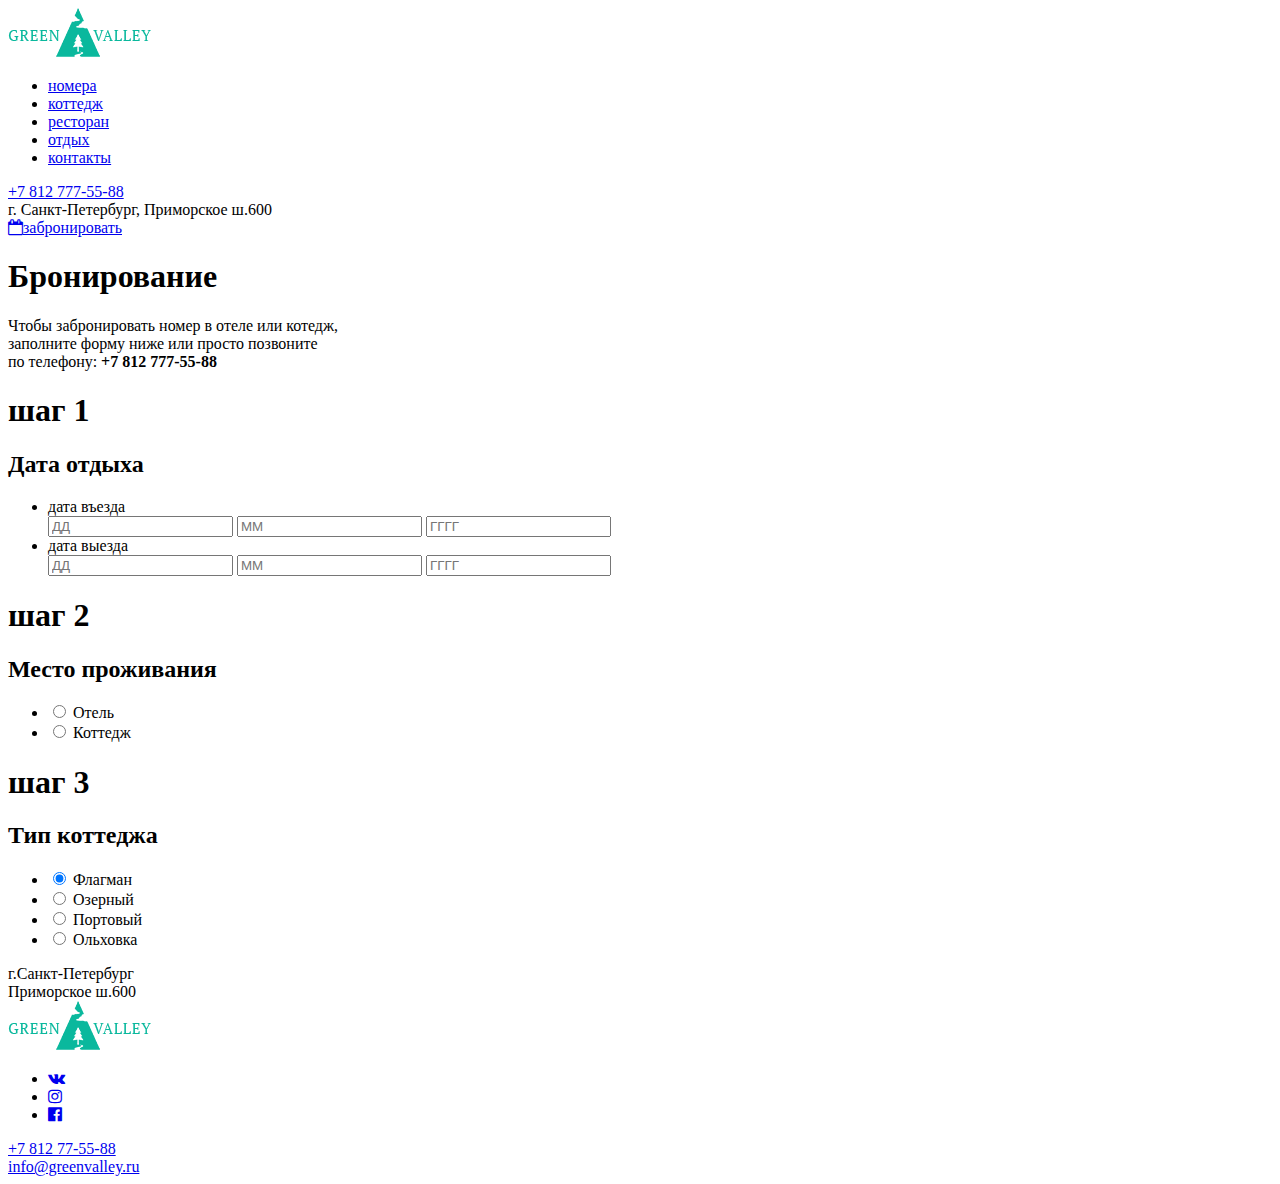
==== form.html @ 71ccce96 "почти всё кроме формы" ====
<!DOCTYPE html>
<html lang="ru">
<head>
  <meta charset="UTF-8">
  <title>P</title>
  <link rel="stylesheet" href="css/style.less">
  <link rel="stylesheet" href="css/owl.carousel.css">
  <link rel="stylesheet" href="font-awesome-4.6.3/css/font-awesome.min.css">
  <link rel="stylesheet" href="fotorama-4.6.4/fotorama.css">
  <link href='https://fonts.googleapis.com/css?family=Fira+Sans:400,500,700' rel='stylesheet' type='text/css'>
  <link href='https://fonts.googleapis.com/css?family=PT+Sans+Caption:700' rel='stylesheet' type='text/css'> 
</head>
<body>
    <header class="page-header">
      <div class="page-header__inner">
        <a href="index.html" class="main-logo"><img src="img/icons/main-logo.png" alt="Main Logo"></a>
        <nav class="main-nav">
          <ul class="main-nav__list">
            <li class="main-nav__item"><a class="main-nav__link active-link" href="#">номера</a></li>
            <li class="main-nav__item"><a class="main-nav__link" href="#">коттедж</a></li>
            <li class="main-nav__item"><a class="main-nav__link" href="#">ресторан</a></li>
            <li class="main-nav__item"><a class="main-nav__link" href="#">отдых</a></li>
            <li class="main-nav__item"><a class="main-nav__link" href="#">контакты</a></li>
          </ul>
          <div class="main-nav__toggler"><span></span></div>
        </nav>
        <div class="page-header__contacts"><a href="tel:+78127775588" class="page-header__phone">+7 812 777-55-88</a><br>г. Санкт-Петербург, Приморское ш.600</div>
        <a href="form.html" class="btn page-header-btn-calendar"><i class="fa fa-calendar-o" aria-hidden="true"></i>забронировать</a>
      </div>
    </header>


  <div class="booking">
   <h1 class="booking__title">Бронирование</h1>
   <p class="booking__desc">Чтобы забронировать номер в отеле или котедж,<br> заполните форму ниже или просто позвоните<br> по телефону: <b>+7 812 777-55-88</b></p>
  </div>
  <form>
    <section class="step-block bg--grey">
      <div class="step-block__wrapper">
        <h1 class="step-block__title--step-num">шаг 1</h1>
        <h2 class="step-block__title--block-name">Дата отдыха</h2>
        <ul class="date-set">
          <li class="date-set__item">
            <label for="" class="date-set__item-title">дата въезда</label><br>
            <input type="text" name="" id="dayOfArrive" maxlength="2" placeholder="ДД">
            <input type="text" name="" id="monthOfArrive" maxlength="2" placeholder="ММ">
            <input type="text" name="" id="yearOfArrive" maxlength="4" placeholder="ГГГГ">
          </li>
          <li class="date-set__item">
            <label for="" class="date-set__item-title">дата выезда</label><br>
            <input type="text" name="" id="dayOfDepart" maxlength="2" placeholder="ДД">
            <input type="text" name="" id="monthOfDepart" maxlength="2" placeholder="ММ">
            <input type="text" name="" id="yearOfDepart" maxlength="4" placeholder="ГГГГ">
          </li>
        </ul>
      </div>  
    </section>
    <section class="step-block">
      <div class="step-block__wrapper">
        <h1 class="step-block__title--step-num">шаг 2</h1>
        <h2 class="step-block__title--block-name">Место проживания</h2>
        <ul class="place-of-living">
          <li class="place-of-living__item">
             <label for="">
              <input type="radio" name="place-of-living" checked>
                <span class="place-of-living__item-title">Отель</span>
             </label>
          </li>
          <li class="place-of-living__item">
             <label for="">
              <input type="radio" name="place-of-living">
                <span class="place-of-living__item-title">Коттедж</span>
             </label>
          </li>
        </ul>
      </div>  
    </section>
    <section class="step-block bg--grey">
      <div class="step-block__wrapper">
        <h1 class="step-block__title--step-num">шаг 3</h1>
        <h2 class="step-block__title--block-name">Тип коттеджа</h2>
        <ul class="cottage-type">
          <li class="cottage-type__item">
             <label for="">
              <input type="radio" name="place-of-living" checked>
                <span class="cottage-type__item-title">Флагман</span>
             </label>
          </li>
          <li class="cottage-type__item">
             <label for="">
              <input type="radio" name="place-of-living">
                <span class="cottage-type__item-title">Озерный</span>
             </label>
          </li>
          <li class="cottage-type__item">
             <label for="">
              <input type="radio" name="place-of-living">
                <span class="cottage-type__item-title">Портовый</span>
             </label>
          </li>
          <li class="cottage-type__item">
             <label for="">
              <input type="radio" name="place-of-living">
                <span class="cottage-type__item-title">Ольховка</span>
             </label>
          </li>
        </ul>
      </div>  
    </section>
  </form>

   <footer class="page-footer">
    <div class="footer__inner">
     <div class="footer__address">г.Санкт-Петербург<br>Приморское ш.600</div>
     <div class="footer__logo-block">
         <a href="" class="main-logo"><img src="img/icons/main-logo.png" alt="Логотип"></a>
         <ul class="social-icons">
           <li class="social-icons__item"><a target="_blank" href="http://www.vk.com"><i class="fa fa-green fa-vk"></i></a></li>
           <li class="social-icons__item"><a target="_blank" href="http://www.instagram.com"><i class="fa fa-green fa-instagram"></i></a></li>
           <li class="social-icons__item"><a target="_blank" href="http://www.facebook.com"><i class="fa fa-green fa-facebook-official"></i></a></li>
         </ul>
      </div>
     <div class="footer__contacts"><a href="tel:+7812775588">+7 812 77-55-88</a><br><a href="mailto:info@greenvalley.ru">info@greenvalley.ru</a></div>
    </div>
   </footer>

</body>
</html>
---- fotorama-4.6.4/fotorama.css ----
/*!
 * Fotorama 4.6.4 | http://fotorama.io/license/
 */
.fotorama__arr:focus:after, .fotorama__fullscreen-icon:focus:after, .fotorama__html, .fotorama__img, .fotorama__nav__frame:focus .fotorama__dot:after, .fotorama__nav__frame:focus .fotorama__thumb:after, .fotorama__stage__frame, .fotorama__stage__shaft, .fotorama__video iframe {
    position: absolute;
    width: 100%;
    height: 100%;
    top: 0;
    right: 0;
    left: 0;
    bottom: 0;
}
.fotorama--fullscreen, .fotorama__img {
    max-width: 99999px!important;
    max-height: 99999px!important;
    min-width: 0!important;
    min-height: 0!important;
    border-radius: 0!important;
    box-shadow: none!important;
    padding: 0!important;
}
.fotorama__wrap .fotorama__grab {
    cursor: move;
    cursor: -webkit-grab;
    cursor: -o-grab;
    cursor: -ms-grab;
    cursor: grab;
}
.fotorama__grabbing * {
    cursor: move;
    cursor: -webkit-grabbing;
    cursor: -o-grabbing;
    cursor: -ms-grabbing;
    cursor: grabbing;
}
.fotorama__spinner {
    position: absolute!important;
    top: 50%!important;
    left: 50%!important;
}
.fotorama__wrap--css3 .fotorama__arr, .fotorama__wrap--css3 .fotorama__fullscreen-icon, .fotorama__wrap--css3 .fotorama__nav__shaft, .fotorama__wrap--css3 .fotorama__stage__shaft, .fotorama__wrap--css3 .fotorama__thumb-border, .fotorama__wrap--css3 .fotorama__video-close, .fotorama__wrap--css3 .fotorama__video-play {
    -webkit-transform: translate3d(0, 0, 0);
    transform: translate3d(0, 0, 0);
}
.fotorama__caption, .fotorama__nav:after, .fotorama__nav:before, .fotorama__stage:after, .fotorama__stage:before, .fotorama__wrap--css3 .fotorama__html, .fotorama__wrap--css3 .fotorama__nav, .fotorama__wrap--css3 .fotorama__spinner, .fotorama__wrap--css3 .fotorama__stage, .fotorama__wrap--css3 .fotorama__stage .fotorama__img, .fotorama__wrap--css3 .fotorama__stage__frame {
    -webkit-transform: translateZ(0);
    transform: translateZ(0);
}
.fotorama__arr:focus, .fotorama__fullscreen-icon:focus, .fotorama__nav__frame {
    outline: 0;
}
.fotorama__arr:focus:after, .fotorama__fullscreen-icon:focus:after, .fotorama__nav__frame:focus .fotorama__dot:after, .fotorama__nav__frame:focus .fotorama__thumb:after {
    content: '';
    border-radius: inherit;
    background-color: rgba(0, 175, 234, .5);
}
.fotorama__wrap--video .fotorama__stage, .fotorama__wrap--video .fotorama__stage__frame--video, .fotorama__wrap--video .fotorama__stage__frame--video .fotorama__html, .fotorama__wrap--video .fotorama__stage__frame--video .fotorama__img, .fotorama__wrap--video .fotorama__stage__shaft {
    -webkit-transform: none!important;
    transform: none!important;
}
.fotorama__wrap--css3 .fotorama__nav__shaft, .fotorama__wrap--css3 .fotorama__stage__shaft, .fotorama__wrap--css3 .fotorama__thumb-border {
    transition-property: -webkit-transform, width;
    transition-property: transform, width;
    transition-timing-function: cubic-bezier(0.1, 0, .25, 1);
    transition-duration: 0ms;
}
.fotorama__arr, .fotorama__fullscreen-icon, .fotorama__no-select, .fotorama__video-close, .fotorama__video-play, .fotorama__wrap {
    -webkit-user-select: none;
    -moz-user-select: none;
    -ms-user-select: none;
    user-select: none;
}
.fotorama__select {
    -webkit-user-select: text;
    -moz-user-select: text;
    -ms-user-select: text;
    user-select: text;
}
.fotorama__nav, .fotorama__nav__frame {
    margin: auto;
    padding: 0;
}
.fotorama__caption__wrap, .fotorama__nav__frame, .fotorama__nav__shaft {
    -moz-box-orient: vertical;
    display: inline-block;
    vertical-align: middle;
    *display: inline;
    *zoom: 1;
}
.fotorama__nav__frame, .fotorama__thumb-border {
    box-sizing: content-box;
}
.fotorama__caption__wrap {
    box-sizing: border-box;
}
.fotorama--hidden, .fotorama__load {
    position: absolute;
    left: -99999px;
    top: -99999px;
    z-index: -1;
}
.fotorama__arr, .fotorama__fullscreen-icon, .fotorama__nav, .fotorama__nav__frame, .fotorama__nav__shaft, .fotorama__stage__frame, .fotorama__stage__shaft, .fotorama__video-close, .fotorama__video-play {
    -webkit-tap-highlight-color: transparent;
}
.fotorama__arr, .fotorama__fullscreen-icon, .fotorama__video-close, .fotorama__video-play {
    background: url(fotorama.png) no-repeat;
}
@media (-webkit-min-device-pixel-ratio:1.5), (min-resolution:2dppx) {
    .fotorama__arr, .fotorama__fullscreen-icon, .fotorama__video-close, .fotorama__video-play {
    background: url(fotorama@2x.png) 0 0/96px 160px no-repeat;
}
}.fotorama__thumb {
    background-color: #7f7f7f;
    background-color: rgba(127, 127, 127, .2);
}
@media print {
    .fotorama__arr, .fotorama__fullscreen-icon, .fotorama__thumb-border, .fotorama__video-close, .fotorama__video-play {
    background: none!important;
}
}.fotorama {
    min-width: 1px;
    overflow: hidden;
}
.fotorama:not(.fotorama--unobtrusive)>*:not(:first-child) {
    display: none;
}
.fullscreen {
    width: 100%!important;
    height: 100%!important;
    max-width: 100%!important;
    max-height: 100%!important;
    margin: 0!important;
    padding: 0!important;
    overflow: hidden!important;
    background: #000;
}
.fotorama--fullscreen {
    position: absolute!important;
    top: 0!important;
    left: 0!important;
    right: 0!important;
    bottom: 0!important;
    float: none!important;
    z-index: 2147483647!important;
    background: #000;
    width: 100%!important;
    height: 100%!important;
    margin: 0!important;
}
.fotorama--fullscreen .fotorama__nav, .fotorama--fullscreen .fotorama__stage {
    background: #000;
}
.fotorama__wrap {
    -webkit-text-size-adjust: 100%;
    position: relative;
    direction: ltr;
    z-index: 0;
}

.fotorama__wrap--rtl .fotorama__stage__frame {
    direction: rtl;
}
.fotorama__nav, .fotorama__stage {
    overflow: hidden;
    position: relative;
    max-width: 100%}
.fotorama__wrap--pan-y {
    -ms-touch-action: pan-y;
}
.fotorama__wrap .fotorama__pointer {
    cursor: pointer;
}
.fotorama__wrap--slide .fotorama__stage__frame {
    opacity: 1!important;
}
.fotorama__stage__frame {
    overflow: hidden;
}
.fotorama__stage__frame.fotorama__active {
    z-index: 8;
}
.fotorama__wrap--fade .fotorama__stage__frame {
    display: none;
}
.fotorama__wrap--fade .fotorama__fade-front, .fotorama__wrap--fade .fotorama__fade-rear, .fotorama__wrap--fade .fotorama__stage__frame.fotorama__active {
    display: block;
    left: 0;
    top: 0;
}
.fotorama__wrap--fade .fotorama__fade-front {
    z-index: 8;
}
.fotorama__wrap--fade .fotorama__fade-rear {
    z-index: 7;
}
.fotorama__wrap--fade .fotorama__fade-rear.fotorama__active {
    z-index: 9;
}
.fotorama__wrap--fade .fotorama__stage .fotorama__shadow {
    display: none;
}
.fotorama__img {
    -ms-filter: "alpha(Opacity=0)";
    filter: alpha(opacity=0);
    opacity: 0;
    border: none!important;
}
.fotorama__error .fotorama__img, .fotorama__loaded .fotorama__img {
    -ms-filter: "alpha(Opacity=100)";
    filter: alpha(opacity=100);
    opacity: 1;
}
.fotorama--fullscreen .fotorama__loaded--full .fotorama__img, .fotorama__img--full {
    display: none;
}
.fotorama--fullscreen .fotorama__loaded--full .fotorama__img--full {
    display: block;
}
.fotorama__wrap--only-active .fotorama__nav, .fotorama__wrap--only-active .fotorama__stage {
    max-width: 99999px!important;
}
.fotorama__wrap--only-active .fotorama__stage__frame {
    visibility: hidden;
}
.fotorama__wrap--only-active .fotorama__stage__frame.fotorama__active {
    visibility: visible;
}
.fotorama__nav {
    font-size: 0;
    line-height: 0;
    text-align: center;
    display: none;
    white-space: nowrap;
    z-index: 5;
}
.fotorama__nav__shaft {
    position: relative;
    left: 0;
    top: 0;
    text-align: left;
}
.fotorama__nav__frame {
    position: relative;
    cursor: pointer;
}
.fotorama__nav--dots {
    display: block;
}
.fotorama__nav--dots .fotorama__nav__frame {
    width: 18px;
    height: 30px;
}
.fotorama__nav--dots .fotorama__nav__frame--thumb, .fotorama__nav--dots .fotorama__thumb-border {
    display: none;
}
.fotorama__nav--thumbs {
    display: block;
}
.fotorama__nav--thumbs .fotorama__nav__frame {
    padding-left: 0!important;
}
.fotorama__nav--thumbs .fotorama__nav__frame:last-child {
    padding-right: 0!important;
}
.fotorama__nav--thumbs .fotorama__nav__frame--dot {
    display: none;
}
.fotorama__dot {
    display: block;
    width: 4px;
    height: 4px;
    position: relative;
    top: 12px;
    left: 6px;
    border-radius: 6px;
    border: 1px solid #7f7f7f;
}
.fotorama__nav__frame:focus .fotorama__dot:after {
    padding: 1px;
    top: -1px;
    left: -1px;
}
.fotorama__nav__frame.fotorama__active .fotorama__dot {
    width: 0;
    height: 0;
    border-width: 3px;
}
.fotorama__nav__frame.fotorama__active .fotorama__dot:after {
    padding: 3px;
    top: -3px;
    left: -3px;
}
.fotorama__thumb {
    overflow: hidden;
    position: relative;
    width: 100%;
    height: 100%}
.fotorama__nav__frame:focus .fotorama__thumb {
    z-index: 2;
}
.fotorama__thumb-border {
    position: absolute;
    z-index: 9;
    top: 0;
    left: 0;
    border-style: solid;
    border-color: #00afea;
    background-image: linear-gradient(to bottom right, rgba(255, 255, 255, .25), rgba(64, 64, 64, .1));
}
.fotorama__caption {
    position: absolute;
    z-index: 12;
    bottom: 0;
    left: 0;
    right: 0;
    font-family: 'Helvetica Neue', Arial, sans-serif;
    font-size: 14px;
    line-height: 1.5;
    color: #000;
}
.fotorama__caption a {
    text-decoration: none;
    color: #000;
    border-bottom: 1px solid;
    border-color: rgba(0, 0, 0, .5);
}
.fotorama__caption a:hover {
    color: #333;
    border-color: rgba(51, 51, 51, .5);
}
.fotorama__wrap--rtl .fotorama__caption {
    left: auto;
    right: 0;
}
.fotorama__wrap--no-captions .fotorama__caption, .fotorama__wrap--video .fotorama__caption {
    display: none;
}
.fotorama__caption__wrap {
    background-color: #fff;
    background-color: rgba(255, 255, 255, .9);
    padding: 5px 10px;
}
@-webkit-keyframes spinner {
    0% {
    -webkit-transform: rotate(0);
    transform: rotate(0);
}
100% {
    -webkit-transform: rotate(360deg);
    transform: rotate(360deg);
}
}@keyframes spinner {
    0% {
    -webkit-transform: rotate(0);
    transform: rotate(0);
}
100% {
    -webkit-transform: rotate(360deg);
    transform: rotate(360deg);
}
}.fotorama__wrap--css3 .fotorama__spinner {
    -webkit-animation: spinner 24s infinite linear;
    animation: spinner 24s infinite linear;
}
.fotorama__wrap--css3 .fotorama__html, .fotorama__wrap--css3 .fotorama__stage .fotorama__img {
    transition-property: opacity;
    transition-timing-function: linear;
    transition-duration: .3s;
}
.fotorama__wrap--video .fotorama__stage__frame--video .fotorama__html, .fotorama__wrap--video .fotorama__stage__frame--video .fotorama__img {
    -ms-filter: "alpha(Opacity=0)";
    filter: alpha(opacity=0);
    opacity: 0;
}
.fotorama__select {
    cursor: auto;
}
.fotorama__video {
    top: 32px;
    right: 0;
    bottom: 0;
    left: 0;
    position: absolute;
    z-index: 10;
}
@-moz-document url-prefix() {
    .fotorama__active {
    box-shadow: 0 0 0 transparent;
}
}.fotorama__arr, .fotorama__fullscreen-icon, .fotorama__video-close, .fotorama__video-play {
    position: absolute;
    z-index: 11;
    cursor: pointer;
}
.fotorama__arr {
    position: absolute;
    width: 32px;
    height: 32px;
    top: 50%;
    margin-top: -16px;
}
.fotorama__arr--prev {
    left: 2px;
    background-position: 0 0;
}
.fotorama__arr--next {
    right: 2px;
    background-position: -32px 0;
}
.fotorama__arr--disabled {
    pointer-events: none;
    cursor: default;
    *display: none;
    opacity: .1;
}
.fotorama__fullscreen-icon {
    width: 32px;
    height: 32px;
    top: 2px;
    right: 2px;
    background-position: 0 -32px;
    z-index: 20;
}
.fotorama__arr:focus, .fotorama__fullscreen-icon:focus {
    border-radius: 50%}
.fotorama--fullscreen .fotorama__fullscreen-icon {
    background-position: -32px -32px;
}
.fotorama__video-play {
    width: 96px;
    height: 96px;
    left: 50%;
    top: 50%;
    margin-left: -48px;
    margin-top: -48px;
    background-position: 0 -64px;
    opacity: 0;
}
.fotorama__wrap--css2 .fotorama__video-play, .fotorama__wrap--video .fotorama__stage .fotorama__video-play {
    display: none;
}
.fotorama__error .fotorama__video-play, .fotorama__loaded .fotorama__video-play, .fotorama__nav__frame .fotorama__video-play {
    opacity: 1;
    display: block;
}
.fotorama__nav__frame .fotorama__video-play {
    width: 32px;
    height: 32px;
    margin-left: -16px;
    margin-top: -16px;
    background-position: -64px -32px;
}
.fotorama__video-close {
    width: 32px;
    height: 32px;
    top: 0;
    right: 0;
    background-position: -64px 0;
    z-index: 20;
    opacity: 0;
}
.fotorama__wrap--css2 .fotorama__video-close {
    display: none;
}
.fotorama__wrap--css3 .fotorama__video-close {
    -webkit-transform: translate3d(32px, -32px, 0);
    transform: translate3d(32px, -32px, 0);
}
.fotorama__wrap--video .fotorama__video-close {
    display: block;
    opacity: 1;
}
.fotorama__wrap--css3.fotorama__wrap--video .fotorama__video-close {
    -webkit-transform: translate3d(0, 0, 0);
    transform: translate3d(0, 0, 0);
}
.fotorama__wrap--no-controls.fotorama__wrap--toggle-arrows .fotorama__arr, .fotorama__wrap--no-controls.fotorama__wrap--toggle-arrows .fotorama__fullscreen-icon {
    opacity: 0;
}
.fotorama__wrap--no-controls.fotorama__wrap--toggle-arrows .fotorama__arr:focus, .fotorama__wrap--no-controls.fotorama__wrap--toggle-arrows .fotorama__fullscreen-icon:focus {
    opacity: 1;
}
.fotorama__wrap--video .fotorama__arr, .fotorama__wrap--video .fotorama__fullscreen-icon {
    opacity: 0!important;
}
.fotorama__wrap--css2.fotorama__wrap--no-controls.fotorama__wrap--toggle-arrows .fotorama__arr, .fotorama__wrap--css2.fotorama__wrap--no-controls.fotorama__wrap--toggle-arrows .fotorama__fullscreen-icon {
    display: none;
}
.fotorama__wrap--css2.fotorama__wrap--no-controls.fotorama__wrap--toggle-arrows .fotorama__arr:focus, .fotorama__wrap--css2.fotorama__wrap--no-controls.fotorama__wrap--toggle-arrows .fotorama__fullscreen-icon:focus {
    display: block;
}
.fotorama__wrap--css2.fotorama__wrap--video .fotorama__arr, .fotorama__wrap--css2.fotorama__wrap--video .fotorama__fullscreen-icon {
    display: none!important;
}
.fotorama__wrap--css3.fotorama__wrap--no-controls.fotorama__wrap--slide.fotorama__wrap--toggle-arrows .fotorama__fullscreen-icon:not(:focus) {
    -webkit-transform: translate3d(32px, -32px, 0);
    transform: translate3d(32px, -32px, 0);
}
.fotorama__wrap--css3.fotorama__wrap--no-controls.fotorama__wrap--slide.fotorama__wrap--toggle-arrows .fotorama__arr--prev:not(:focus) {
    -webkit-transform: translate3d(-48px, 0, 0);
    transform: translate3d(-48px, 0, 0);
}
.fotorama__wrap--css3.fotorama__wrap--no-controls.fotorama__wrap--slide.fotorama__wrap--toggle-arrows .fotorama__arr--next:not(:focus) {
    -webkit-transform: translate3d(48px, 0, 0);
    transform: translate3d(48px, 0, 0);
}
.fotorama__wrap--css3.fotorama__wrap--video .fotorama__fullscreen-icon {
    -webkit-transform: translate3d(32px, -32px, 0)!important;
    transform: translate3d(32px, -32px, 0)!important;
}
.fotorama__wrap--css3.fotorama__wrap--video .fotorama__arr--prev {
    -webkit-transform: translate3d(-48px, 0, 0)!important;
    transform: translate3d(-48px, 0, 0)!important;
}
.fotorama__wrap--css3.fotorama__wrap--video .fotorama__arr--next {
    -webkit-transform: translate3d(48px, 0, 0)!important;
    transform: translate3d(48px, 0, 0)!important;
}
.fotorama__wrap--css3 .fotorama__arr:not(:focus), .fotorama__wrap--css3 .fotorama__fullscreen-icon:not(:focus), .fotorama__wrap--css3 .fotorama__video-close:not(:focus), .fotorama__wrap--css3 .fotorama__video-play:not(:focus) {
    transition-property: -webkit-transform, opacity;
    transition-property: transform, opacity;
    transition-duration: .3s;
}
.fotorama__nav:after, .fotorama__nav:before, .fotorama__stage:after, .fotorama__stage:before {
    content: "";
    display: block;
    position: absolute;
    text-decoration: none;
    top: 0;
    bottom: 0;
    width: 10px;
    height: auto;
    z-index: 10;
    pointer-events: none;
    background-repeat: no-repeat;
    background-size: 1px 100%, 5px 100%}
.fotorama__nav:before, .fotorama__stage:before {
    background-image: linear-gradient(transparent, rgba(0, 0, 0, .2) 25%, rgba(0, 0, 0, .3) 75%, transparent), radial-gradient(farthest-side at 0 50%, rgba(0, 0, 0, .4), transparent);
    background-position: 0 0, 0 0;
    left: -10px;
}
.fotorama__nav.fotorama__shadows--left:before, .fotorama__stage.fotorama__shadows--left:before {
    left: 0;
}
.fotorama__nav:after, .fotorama__stage:after {
    background-image: linear-gradient(transparent, rgba(0, 0, 0, .2) 25%, rgba(0, 0, 0, .3) 75%, transparent), radial-gradient(farthest-side at 100% 50%, rgba(0, 0, 0, .4), transparent);
    background-position: 100% 0, 100% 0;
    right: -10px;
}
.fotorama__nav.fotorama__shadows--right:after, .fotorama__stage.fotorama__shadows--right:after {
    right: 0;
}
.fotorama--fullscreen .fotorama__nav:after, .fotorama--fullscreen .fotorama__nav:before, .fotorama--fullscreen .fotorama__stage:after, .fotorama--fullscreen .fotorama__stage:before, .fotorama__wrap--fade .fotorama__stage:after, .fotorama__wrap--fade .fotorama__stage:before, .fotorama__wrap--no-shadows .fotorama__nav:after, .fotorama__wrap--no-shadows .fotorama__nav:before, .fotorama__wrap--no-shadows .fotorama__stage:after, .fotorama__wrap--no-shadows .fotorama__stage:before {
    display: none;
}
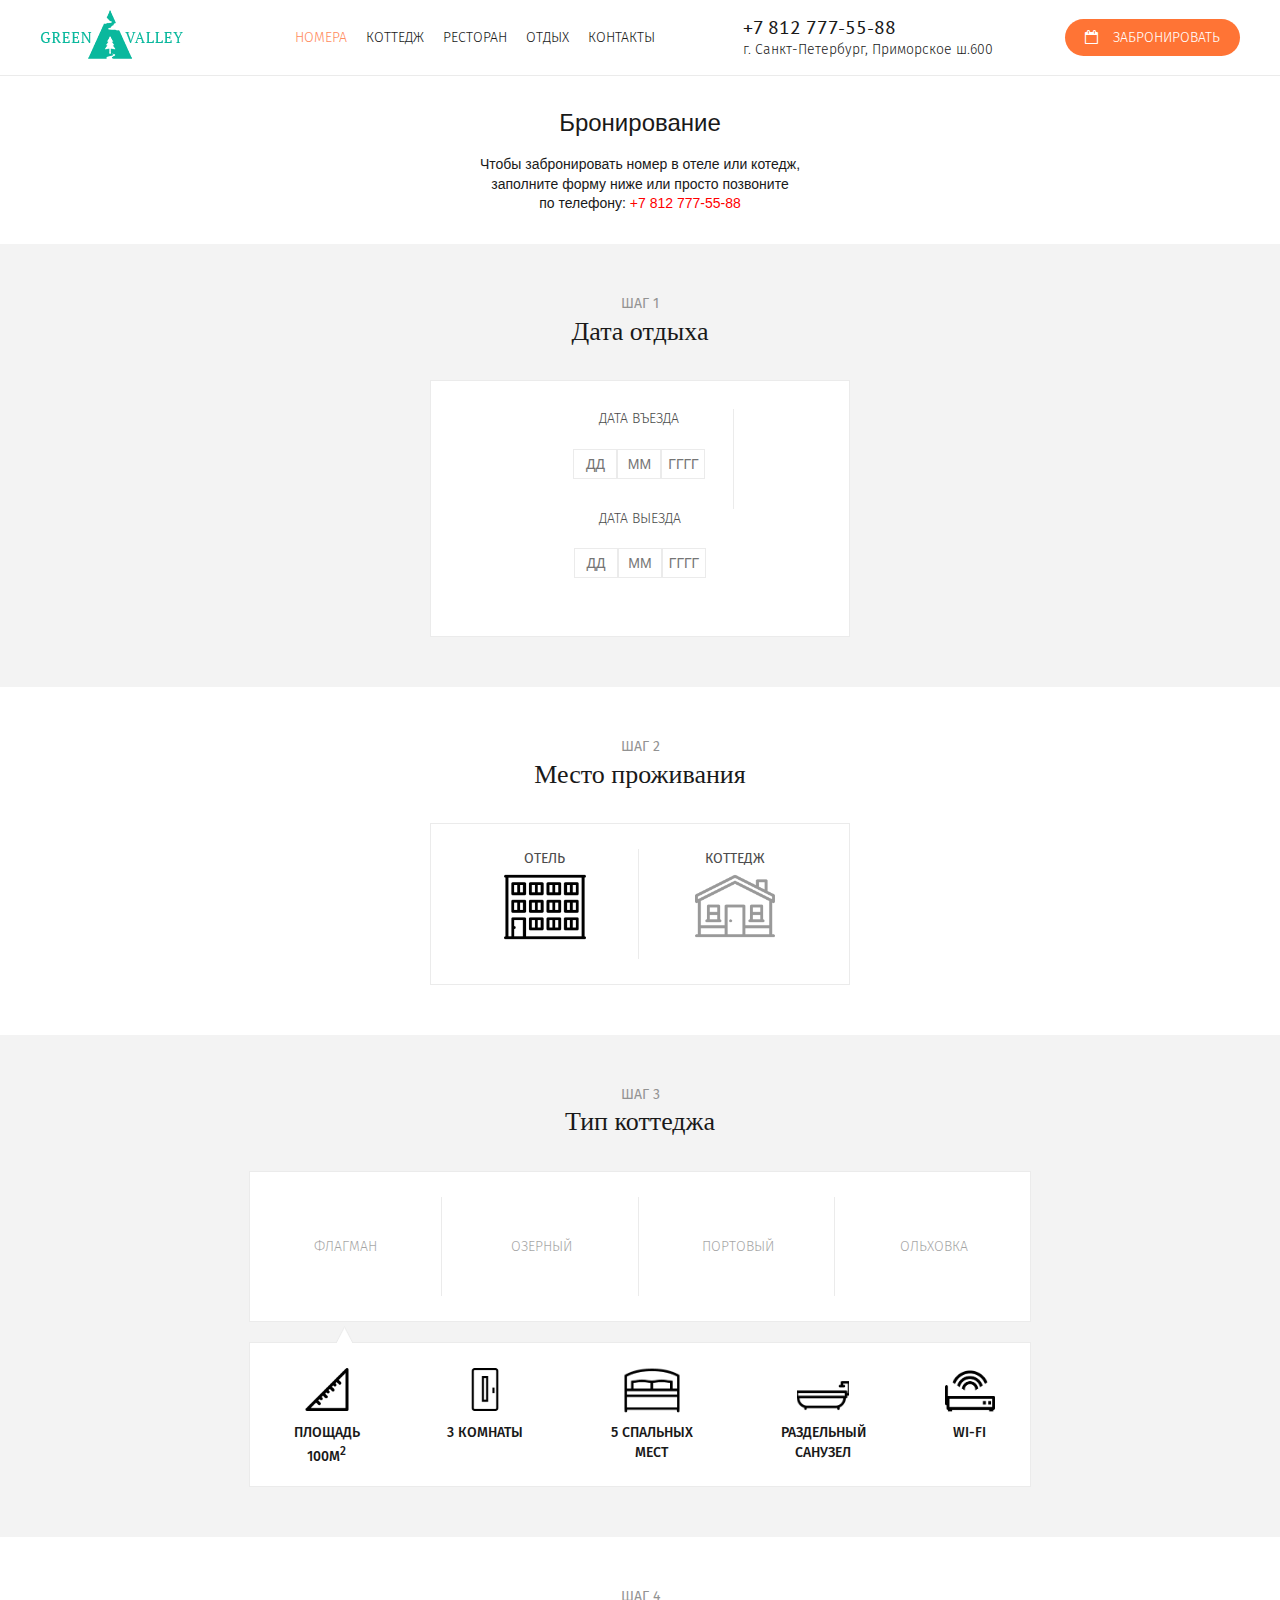
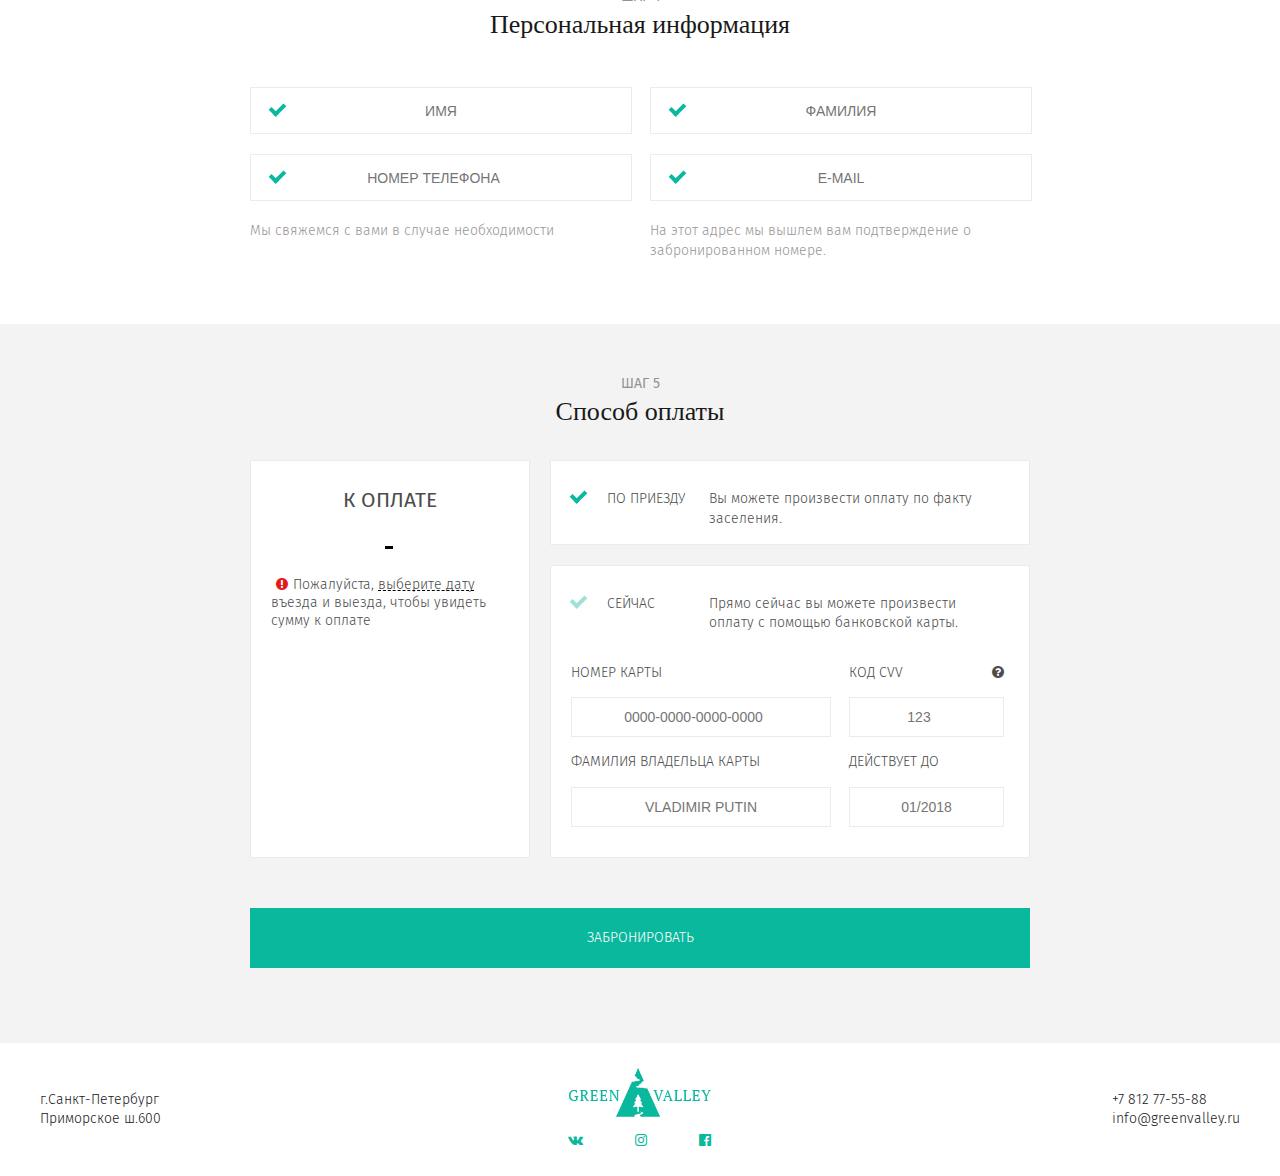
==== commit bea5554c: "qwerty" ====
--- a/form.html
+++ b/form.html
@@ -3,10 +3,8 @@
 <head>
   <meta charset="UTF-8">
   <title>P</title>
-  <link rel="stylesheet" href="css/style.less">
-  <link rel="stylesheet" href="css/owl.carousel.css">
+  <link rel="stylesheet" href="css/style.css">
   <link rel="stylesheet" href="font-awesome-4.6.3/css/font-awesome.min.css">
-  <link rel="stylesheet" href="fotorama-4.6.4/fotorama.css">
   <link href='https://fonts.googleapis.com/css?family=Fira+Sans:400,500,700' rel='stylesheet' type='text/css'>
   <link href='https://fonts.googleapis.com/css?family=PT+Sans+Caption:700' rel='stylesheet' type='text/css'> 
 </head>
@@ -37,7 +35,7 @@
   <form>
     <section class="step-block bg--grey">
       <div class="step-block__wrapper">
-        <h1 class="step-block__title--step-num">шаг 1</h1>
+        <h1 class="step-block__title--step-num" id="date-set-step">шаг 1</h1>
         <h2 class="step-block__title--block-name">Дата отдыха</h2>
         <ul class="date-set">
           <li class="date-set__item">
@@ -61,14 +59,14 @@
         <h2 class="step-block__title--block-name">Место проживания</h2>
         <ul class="place-of-living">
           <li class="place-of-living__item">
-             <label for="">
-              <input type="radio" name="place-of-living" checked>
+             <label for="hotel">
+              <input type="radio" name="place-of-living" id="hotel" checked>
                 <span class="place-of-living__item-title">Отель</span>
              </label>
           </li>
           <li class="place-of-living__item">
-             <label for="">
-              <input type="radio" name="place-of-living">
+             <label for="cottage">
+              <input type="radio" name="place-of-living" id="cottage">
                 <span class="place-of-living__item-title">Коттедж</span>
              </label>
           </li>
@@ -81,30 +79,114 @@
         <h2 class="step-block__title--block-name">Тип коттеджа</h2>
         <ul class="cottage-type">
           <li class="cottage-type__item">
-             <label for="">
-              <input type="radio" name="place-of-living" checked>
+             <label for="flagman">
+              <input type="radio" name="place-description" id="flagman">
                 <span class="cottage-type__item-title">Флагман</span>
              </label>
           </li>
           <li class="cottage-type__item">
-             <label for="">
-              <input type="radio" name="place-of-living">
+             <label for="ozerny">
+              <input type="radio" name="place-description" id="ozerny">
                 <span class="cottage-type__item-title">Озерный</span>
              </label>
           </li>
           <li class="cottage-type__item">
-             <label for="">
-              <input type="radio" name="place-of-living">
+             <label for="port">
+              <input type="radio" name="place-description" id="port">
                 <span class="cottage-type__item-title">Портовый</span>
              </label>
           </li>
           <li class="cottage-type__item">
-             <label for="">
-              <input type="radio" name="place-of-living">
+             <label for="olhovka">
+              <input type="radio" name="place-description" id="olhovka">
                 <span class="cottage-type__item-title">Ольховка</span>
              </label>
           </li>
         </ul>
+      </div>
+      <div class="house-decs">
+        <ul class="house-desc__list">
+          <li class="house-desc__list-item"><span>площадь<br>100м<sup>2</sup></span></li>
+          <li class="house-desc__list-item"><span>3 комнаты</span></li>
+          <li class="house-desc__list-item"><span>5 спальных<br>мест</span></li>
+          <li class="house-desc__list-item"><span>раздельный<br>санузел</span></li>
+          <li class="house-desc__list-item"><span>wi-fi</span></li>
+        </ul>
+      </div>
+<!--       <div class="house-decs">
+        <ul class="house-desc__list">
+          <li class="house-desc__list-item"><span>площадь<br>250м<sup>2</sup></span></li>
+          <li class="house-desc__list-item"><span>5 комнат</span></li>
+          <li class="house-desc__list-item"><span>10 спальных<br>мест</span></li>
+          <li class="house-desc__list-item"><span>раздельный<br>санузел</span></li>
+          <li class="house-desc__list-item"><span>wi-fi</span></li>
+        </ul>
+      </div> -->
+    </section>
+    <section class="step-block">
+      <div class="step-block__wrapper">
+        <h1 class="step-block__title--step-num">шаг 4</h1>
+        <h2 class="step-block__title--block-name">Персональная информация</h2>
+        <div class="personal-info__wrapper">
+          <ul class="personal-info__list">
+            <li class="personal-info__list-item"><span></span><input type="text" placeholder="имя" id="personName"></li>
+            <li class="personal-info__list-item"><span></span><input type="number" placeholder="номер телефона" id="phoneNumber"></li>
+            <li class="personal-info__list-item">Мы свяжемся с вами в случае необходимости</li>
+          </ul>
+          <ul class="personal-info__list">
+            <li class="personal-info__list-item"><span></span><input type="text" placeholder="фамилия" id="surname"></li>
+            <li class="personal-info__list-item"><span></span><input type="email" placeholder="e-mail" id="email"></li>
+            <li class="personal-info__list-item">На этот адрес мы вышлем вам подтверждение
+            о забронированном номере.</li>
+          </ul>
+        </div>  
+      </div>  
+    </section>
+    <section class="step-block bg--grey">
+      <div class="step-block__wrapper">
+        <h1 class="step-block__title--step-num">шаг 5</h1>
+        <h2 class="step-block__title--block-name">Способ оплаты</h2>
+        <div class="payment-wrapper">  
+          <div class="summary-price">
+            <h2 class="summary-price__title">к оплате</h2>
+            <span id="summary">-</span>
+            <p><i class="fa fa-exclamation-circle" aria-hidden="true"></i>Пожалуйста, <a class="summary-price-link" href="#date-set-step">выберите дату</a> въезда и выезда, чтобы увидеть сумму к оплате</p>
+          </div>
+          <div class="time-payment__wrapper">
+            <div class="time-payment__on-place">
+              <div class="time-payment__detail">
+                <label for="paymentOnPlace">
+                  <input type="radio" id="paymentOnPlace" name="payment-type" checked>
+                  <span class="payment-on-place__choise">По приезду</span>
+                </label>
+                <p class="time-payment__desc">Вы можете произвести оплату по факту заселения.</p>
+              </div>
+            </div>
+            <div class="time-payment__now">
+              <div class="time-payment__detail">
+                <label for="paymentNow">
+                  <input type="radio" id="paymentNow" name="payment-type" >
+                  <span class="payment-on-place__choise desc-to-right">Сейчас</span>
+                </label>
+                <p class="time-payment__desc">Прямо сейчас вы можете произвести оплату с помощью банковской карты.</p>
+              </div>
+              <div class="card__col-left">
+                <label for="card-number">номер карты</label>
+                <input type="number" id="cardNumber" placeholder="0000-0000-0000-0000">
+                <label for="card-number">фамилия владельца карты</label>
+                <input type="text" id="cardholderName" placeholder="VLADIMIR PUTIN">
+              </div>
+              <div class="card__col-right">
+                <label for="card-number">код cvv<i class="fa fa-question-circle" aria-hidden="true"></i></label>
+                <input type="number" id="cvv" placeholder="123">
+                <label for="card-number">действует до</label>
+                <input type="text" id="validThru" placeholder="01/2018">
+              </div>
+            </div>
+            
+          </div>
+        </div>
+        <a class="order-button" href="">забронировать</a>
       </div>  
     </section>
   </form>
@@ -113,7 +195,7 @@
     <div class="footer__inner">
      <div class="footer__address">г.Санкт-Петербург<br>Приморское ш.600</div>
      <div class="footer__logo-block">
-         <a href="" class="main-logo"><img src="img/icons/main-logo.png" alt="Логотип"></a>
+         <a href="index.html" class="main-logo"><img src="img/icons/main-logo.png" alt="Логотип"></a>
          <ul class="social-icons">
            <li class="social-icons__item"><a target="_blank" href="http://www.vk.com"><i class="fa fa-green fa-vk"></i></a></li>
            <li class="social-icons__item"><a target="_blank" href="http://www.instagram.com"><i class="fa fa-green fa-instagram"></i></a></li>
--- a/css/style.css
+++ b/css/style.css
@@ -0,0 +1,1343 @@
+li{
+	list-style-type: none;
+}
+
+body {
+    margin: 0;
+    padding: 0;
+    font-family: 'Fira Sans', Arial;
+    font-size: 14px;
+    line-height: 1.4;
+    color: #191919;
+    font-weight: 300;
+}
+
+.page-header {
+    padding: 10px 0;
+    border-bottom: 1px solid #ebebeb;
+}
+
+.page-header__inner {
+    margin:0 auto;
+    display: flex;
+    flex-wrap: wrap;
+    justify-content: space-between;
+    align-items: center;
+    padding-left: 20px;
+    padding-right: 20px;
+    width: 1200px;
+}
+
+.main-logo{
+	text-align: left;
+    display: inline-block;
+}
+
+.main-nav__item{
+	list-style-type: none;
+	display: inline-block;
+	text-transform: uppercase;
+	padding-right: 15px;
+}
+
+.main-nav__link{
+	text-decoration: none;
+	color: #191919;
+}
+
+.active-link{
+	color: #ff8b5e;
+}
+
+.page-header-btn-calendar{
+	text-decoration: none;
+	background-color: #ff7435;
+	color: #fff;
+	padding: 10px 20px 9px 20px;
+	border-radius: 25px;
+	text-transform: uppercase;
+	line-height: 18px;
+	display: inline-block;
+}
+
+.fa-calendar-o{
+	color: #fff;
+	font-size: 18px;
+	padding-right: 15px;
+}
+
+.page-header__phone{
+	font-family: 'PT Sans Caption', Arial;
+	font-size: 18px;
+	color: #191919;
+	text-decoration: none;
+}
+.relax__slider-images-wrap{
+	background-image: url(../img/content/promo-slider__bg.png);
+	height: 430px;
+	background-position: center;
+	background-size: cover;
+}
+
+.relax__slider-images-item{
+	width: 1200px;
+	margin: 0 auto;
+}
+
+.relax__slider-images-text{
+	width: 590px;
+	padding-top: 90px;
+}
+
+
+.relax__slider-images-title{
+	font-family: 'PT Serif Caption', Sans Serif, Times New Roman;
+	font-size: 36px;
+	background-color: rgba(225,255,255, 0.8);
+	padding: 0px 11px 0px 7px;
+	margin: 0;
+}
+
+.relax__slider-images-text p{
+	font-size: 18px;
+	background-color: rgba(225,255,255, 0.8);
+}
+
+.relax__tabs{
+	width: 1200px;
+	margin: 0 auto;
+	display: flex;
+	justify-content:center;
+	padding-top: 40px;
+	padding-left: 0;
+	margin-bottom: 80px;
+}
+
+.no-list-style{
+	list-style-type: none;
+} 
+
+.relax__tab-link{
+	font-family: 'Fira Sans', Helvetica, Arial;
+	font-size: 14px;
+	font-weight: 300;
+	color: #838383;
+	text-decoration: none;
+	text-transform: uppercase;
+	position: relative;
+}
+
+.relax__tab-link:hover:after{
+	content: '';
+	position: absolute;
+    height: 2px;
+    width: 30px;
+    background-color: #ff7435;
+	bottom: -10px;
+	left: 0;
+	right: 0;
+	margin: auto;
+}
+
+.relax__tab-link:hover{
+	color: #ff7435;
+}
+
+.relax__tab-link--active{
+	color: #ff7435;
+	margin-right: 35px;
+}
+
+.relax__slider-options{
+	width: 1200px;
+	margin: 0 auto;
+	text-align: center;
+}
+
+.relax__slider-options-title{
+	font-family: 'PT Serif Caption', Sans Serif, Times New Roman;
+	font-size: 30px;
+	margin-bottom: 30px;
+}
+
+.relax__slider-options-item p{
+	font-family: 'Fira Sans', Helvetica, Arial;
+	font-size: 16px;
+	margin-bottom: 40px;
+}
+
+.relax__slider-options-item{
+	width: 1200px;
+	min-height: 400px;
+	margin: 0 auto;
+	background-image: url(../img/bg/healthy-rest__bg.png);
+	background-repeat: no-repeat;
+	background-position: center -20px;
+}
+
+.relax__slider-options-list{
+	width: 780px;
+	margin: 0 auto;
+	display: flex;
+	justify-content:space-between;
+	padding-left: 0;
+}
+
+.relax__slider-options-list-container{
+	text-align: center;
+	display:flex;
+	flex-wrap:wrap;
+	flex-direction:column;
+	text-align: center;
+	text-transform: uppercase;
+	font-weight: bold;
+	color: #191919;
+}
+
+.relax__slider-options-list-item{
+	width: 80px;
+	height: 80px;
+	border-radius: 100%;
+	background-repeat: no-repeat;
+	background-size: 300%;
+	list-style-type: none;
+	margin-bottom: 15px;
+}
+
+.feedback{
+	background-image: url(../img/bg/feedback.png);
+	min-height: 530px;
+	background-position: center;
+	background-repeat: no-repeat;
+	background-size: cover;
+	text-align: center;
+	text-align: center;
+	margin-top: 40px;
+	position: relative;
+}
+
+.gallery{
+	width: 1200px;
+	margin: 0 auto;
+}
+
+.feedback-slide-btn{
+	position: relative;
+}
+
+.btn-arrow--left:before{
+    content: '';
+    cursor: pointer;
+    width: 25px;
+    height: 25px;
+    border-left: 2px solid #fff;
+    border-bottom: 2px solid #fff;
+    transform: rotate(45deg);
+    bottom:210px;
+    right: 575px;
+    position: absolute;
+}
+
+.btn-arrow--right:after{
+    content: '';
+    cursor: pointer;
+    width: 25px;
+    height: 25px;
+    border-right: 2px solid #fff;
+    border-top: 2px solid #fff;
+    transform: rotate(45deg);
+    bottom:210px;
+    left: 430px;
+    position: absolute;
+}
+
+.feedback__title{
+	font-family: 'PT Serif Caption', Times;
+	font-size: 30px;
+	color: #ffffff;
+	padding-top: 55px;
+	margin-bottom: 50px;
+}
+
+.feedback-item{
+	max-height: 280px;
+	background-color: #fff;
+	font-size: 16px;
+	padding: 0px 30px;
+	margin: 0px 10px 55px 10px;
+}
+.feedback-item__author-avatar{
+	width: 78px;
+	height: 78px;
+	overflow: hidden;
+	display: inline-block;
+	margin-top: -40px;
+	border: 2px solid #fff;
+	text-align: center;
+}
+
+.feedback-item i{
+	font-size: 17px;
+	color: #597da3;
+}
+
+.feedback-item p{
+padding-bottom: 30px;
+}
+
+#review-carousel{
+	width: 980px;
+	margin: 0 auto;
+}
+
+.feedback-item__author{
+	font-family: 'Fira Sans';
+	font-size: 14px;
+	font-weight: 500;
+}
+
+.feedback__button{
+	text-decoration: none;
+	color: #fff;
+	padding: 6px 28px 5px 28px;
+	border: 2px solid white;
+	border-radius: 30px;
+	text-transform: uppercase;
+	display: inline-block;
+	margin-bottom: 50px;
+}
+
+.offers{
+	text-align: center;
+}
+
+.offers__slider-wrapper{
+	margin: auto;
+	width: 1200px;
+}
+
+.offers__title{
+	text-align: center;
+	font-family: 'PT Serif Caption';
+	font-size: 30px;
+	margin: 0;
+	padding: 50px 0px 38px 0px;
+}
+
+.offers__slide{
+	height: 335px;
+	position: relative;
+	background-color: pink;
+	background-image: url(../img/content/jump.jpg);
+	background-position: center;
+	background-size: cover;
+}
+
+.offers__slide-text{
+	width: 350px;
+	height: 117px;
+	background-color: rgba(225,225,225, 0.9);
+	padding: 20px 20px 0px 20px;
+	font-size: 16px;
+	position: absolute;
+	top:198px;
+	box-sizing: border-box;
+}
+
+.offers__slide-text p{
+	margin: 0;
+}
+
+.offers__slide-title{
+	font-size: 16px;
+	font-family: 'Fira Sans';
+	color: #ff7435;
+	text-transform: uppercase;
+	margin: 0;
+}
+
+// .offers__slider-pagination{
+// 	text-align: center;
+// 	padding-left: 0;
+// 	margin-top: 10px;
+// 	font-size: 0;
+// }
+
+.offers__slider-pagination-dot{
+	text-align: center;
+	list-style-type: none;
+	width: 15px;
+	height: 15px;
+	border-radius: 100%;
+	border: 3px solid #ff7435;
+	display: inline-block;
+	margin: 10px;
+	margin-top: 20px;
+	// cursor: pointer;
+}
+
+.dot-active{
+	background-color: #ff7435;
+}
+
+.pass{
+	width: 1200px;
+	margin: auto;
+	text-align: center;
+}
+
+.pass__title{
+	font-family: 'PT Serif Caption';
+	font-size: 30px;
+	color: #191919;
+	padding: 90px 0px 35px 0px;
+	margin: 0;
+}
+/*-----Pass block-------*/
+.transport{
+	width: 1200px;
+	margin:auto;
+	margin-top: 50px;
+	margin-bottom: 70px;
+}
+
+.transport__list{
+	margin:0 auto;
+	display: flex;
+	justify-content:center;
+	padding-left: 0;
+}
+
+.transport__title{
+	font-family: 'Fira Sans';
+	text-transform: uppercase;
+	font-size: 14px;
+	color: #191919;
+	position: relative;
+	padding-top: 40px;
+	font-weight: normal;
+
+}
+
+.transport__title:before{
+    content: '';
+    display: inline-block;
+    width: 50px;
+    height: 29px;
+    background-image: url(../img/icons/Bus.png);
+    background-repeat: no-repeat;
+    position: absolute;
+    top: -2px;
+    left: 50%;
+    transform: translate(-50%);
+}
+
+.transport__title:before:nth-child(2){
+	content: '';
+    display: inline-block;
+    width: 50px;
+    height: 29px;
+    background-image: url(../img/icons/electro.png);
+    background-repeat: no-repeat;
+    position: absolute;
+    top: -2px;
+    left: 50%;
+    transform: translate(-50%);
+}
+
+.transport__item{
+	list-style-type: none;
+	max-width: 480px;
+	display: block;
+}
+
+.transport__routes-item{
+	list-style-type: none;
+	text-align: left;
+}
+
+.transport__routes-item b{
+	font-weight: bold;		
+
+}
+
+/*-----------Accommodation------------*/
+
+.accommodation{
+	background-image: url(../img/bg/accommodation_bg.png);
+	background-size: cover;
+	background-repeat: no-repeat;
+	text-align: center;
+	padding: 50px 0px;
+}
+
+.accommodation__title{
+	font-family: 'PT Serif Caption';
+	font-size: 30px;
+	color: #fff;
+	margin-top: 0;
+	margin-bottom: 50px;
+	font-weight: 300;
+}
+
+.accommodation__inner{
+	min-width: 780px;
+	display: flex;
+	flex-wrap:wrap;
+	justify-content:center;
+	// margin-top: 35px;
+}
+
+.accommodation__item{
+	width: 380px;
+	background-color: #fff;
+	margin: 10px;
+	text-decoration: none;
+	padding-left: 0;
+	box-shadow: 0px 0px 1px 0px #ebebeb;
+}
+
+.accommodation__item-picture{
+	width: 380px;
+	height: 200px;
+	overflow: hidden;
+}
+
+.accommodation__item-picture img{
+	width:103%;
+}
+
+.apartmemt-short-desc__title{
+	margin-bottom: 0;
+	color: #191919;
+	font-family: 'PT Serif Caption';
+	font-size: 26px;
+	font-weight: normal;
+}
+.apartment-short-desc{
+	margin: 35px;
+}
+
+.apartment-short-desc__info{
+	font-size: 14px;
+	text-transform: uppercase;
+	margin-top: 0;
+	display: block;
+	color: #191919;
+}
+
+.apartment-short-desc__info b{
+	color: #ff7435;
+	font-size: 18px;
+	font-weight: normal;
+}
+
+/*------------Footer-----------*/
+
+.page-footer{
+	padding: 25px 0px;
+}
+
+.footer__inner{
+	max-width: 1200px;
+	margin: auto;
+	display:flex;
+	justify-content:space-between;
+	align-items:center;
+}
+
+.footer__logo-block{
+	padding-left: 5px;
+}
+
+.social-icons{
+	list-style-type: none;
+	display: flex;
+	justify-content:space-between;
+	padding: 0;
+	margin-top: 9px;
+	margin-bottom: 0;
+}
+
+.fa-green{
+	color: #0ab89d;
+	font-size: 14px;
+	display: inline-block;
+}
+
+.footer__contacts a{
+	text-decoration: none;
+	color: #191919;
+	font-size: 14px;
+}
+
+
+/*----Single room---------------*/
+
+.about-room{
+	width: 1200px;
+	margin: auto;
+	margin-bottom: 50px;
+}
+
+.about-room__header{
+	text-align: center;
+}
+
+.room-description__title{
+	margin-top: -10px;
+	font-size: 26px;
+	color: #191919;
+	font-family: 'PT Serif';
+	font-weight: normal;
+}
+
+.room-description p{
+	font-size: 16px;
+}
+
+.room-description__title:nth-of-type(2) {
+    margin-top: 36px;
+    margin-bottom: 18px;
+    font-weight: normal;
+}
+
+.room-description__feature{
+	font-family: 'Fira Sans';
+	font-size: 16px;
+}
+
+.room-description__list-of-features, 
+.room-description__list-of-payments, 
+.room-description ul {
+    list-style: none;
+}
+
+.room-description ul {
+    padding: 0;
+}
+
+.room-description__item {
+    display: inline-block;
+    vertical-align: top;
+}
+
+.room-description__item:first-child {
+    margin-right: 83px;
+}
+
+.about-room__information{
+	display: flex;
+	justify-content:space-around;
+	margin-bottom: 98px;
+}
+
+.about-room__booking{
+	text-align: center;
+}
+.about-room-btn-calendar{
+	text-decoration: none;
+	background-color: #ff7435;
+	color: #fff;
+	padding: 10px 25px 9px 20px;
+	border-radius: 25px;
+	text-transform: uppercase;
+	line-height: 18px;
+	display: inline-block;
+	margin-bottom: 22px;
+}
+
+.grey-bg-wrap{
+	background-color: #f6f6f6;
+	text-align: center;
+	padding: 50px 0px;
+}
+
+/*--------------Room List---------------*/
+
+.numbers-promo-block{
+	background-image: url(../img/bg/numbers-promo-block.png);
+	background-repeat: no-repeat;
+	background-size: cover;
+	background-position: 0 50%;
+	text-align: center;	
+	color: #fff;
+	padding-top: 50px;
+
+}
+
+.numbers-promo-block__title{
+	font-size: 36px;
+	font-family: 'PT Serif caption';
+	font-weight: normal;
+	margin: 0px;
+}
+
+.numbers-promo-block__desc{
+	padding: 40px 0px;
+	margin: 0;
+	font-size: 18px;
+	font-family: 'Fira Sans';
+	font-weight: 300;
+}
+
+.categories-list{
+	// max-width: 1200px;
+	margin: auto;
+	text-align: center;
+}
+
+.categories-list__title{
+	font-family: 'PT Serif caption';
+	font-size: 30px;
+	font-weight: normal;
+}
+
+.categories-list__item{
+	max-width: 1200px;
+	min-height: 310px;
+	margin: auto;
+	margin-bottom: 40px;
+	border:1px solid #ebebeb;
+	background-color: #fafafa;
+	overflow: hidden;
+}
+
+.categories-list__item-desc{
+	width: 600px;
+	background-color: #fafafa;
+	// margin-right: 10px;
+	font-size: 0;
+	float: left;
+	display: inline-block;
+}
+
+.categories-list__item-desc-text{
+	text-align: left;
+	padding-left: 110px;
+	margin-top: 33px;
+	margin-bottom: 0;
+	font-size: 14px;
+}
+
+.categories-list__item-order{
+	text-align: left;
+	padding-left: 110px;
+	padding-bottom: 62px;
+	padding-top: 40px;
+	font-size: 14px;
+}
+
+.more-btn{
+	text-transform: uppercase;
+	text-decoration: none;
+	color: #191919;
+	margin-left: 68px;
+	position: relative;
+}
+
+.more-btn:after{
+	content: '';
+	position: absolute;
+	border-bottom: 1px dashed #191919;
+	width: 78px;
+	top:20px;
+	left: 0;
+	right: 0;
+}
+
+.categories-list__item-image{
+	max-width: 600px;
+	height: 310px;
+	overflow: hidden;
+	display: inline-block;
+	font-size: 0;
+	float: right;
+}
+
+.categories-list__item-image img{
+	width: 104%;
+	background-size: cover;
+}
+
+/*-----------FORM-------------*/
+
+
+.container{
+	max-width: 1200px;
+	margin: auto;
+	text-align: center;
+}
+.booking{
+  text-align: center;
+  font-family: Helvetica;
+  margin: 30px 0px;
+}
+
+.booking__title{
+  font-size: 24px;
+  font-weight: normal;
+}
+.booking__desc{
+  font-size: 14px;
+}
+.booking__desc b{
+  color: red;
+  font-weight: normal;
+}
+
+.bg--grey{
+  background-color: #f3f3f3;
+}
+
+/*--------------------------*/
+
+.step-block{
+	margin: auto;
+	text-align: center;
+	padding: 50px 0px;
+}
+
+.step-block__title--step-num{
+	font-size: 14px;
+	font-family: 'Fira Sans';
+	color: #929292;
+	text-transform: uppercase;
+	font-weight: normal;
+	margin: 0;
+}
+
+.step-block__title--block-name{
+	font-family: PT Serif;
+	font-size: 26px;
+	color: #191919;
+	font-weight: normal;
+	margin: 0;
+	padding-bottom: 30px;
+}
+
+.date-set{
+	background-color: #fff;
+	padding: 28px 20px;
+	margin: 0 auto;
+	max-width: 378px;
+	border: 1px solid #ebebeb;
+}
+
+.step-block__wrapper{
+	margin-left: auto;
+	margin-right: auto;
+	text-align: center;
+}
+
+.date-set__item{
+	list-style-type: none;
+	display: inline-block;
+	margin-right: 0;
+	font-size: 0;
+	width: 49.5%;
+	box-sizing: border-box;
+}
+
+.date-set__item-title{
+	color: #4c4c4c;
+	text-transform: uppercase;
+	display: inline-block;
+	font-size: 14px;
+	padding-bottom: 20px;
+}
+
+.date-set__item input{
+	width: 38px;
+	height: 26px;
+	text-align: center;
+	border: 1px solid #ebebeb;
+	text-transform: uppercase;
+	font-size: 14px;
+	color: #0ab89d;
+	margin-bottom: 30px;
+}
+
+.date-set__item:first-child{
+	border-right: 1px solid #ebebeb;
+}
+
+.place-of-living{
+	border: 1px solid #ebebeb;
+	max-width: 378px;
+	margin: auto;
+	padding: 25px 20px;
+	text-align: center;
+}
+
+.place-of-living__item{
+	position: relative;
+	display: inline-block;
+	width: 49%;
+}
+
+.place-of-living__item input{
+	display: none;
+}
+
+
+.place-of-living__item:first-child{
+	border-right: 1px solid #ebebeb;
+}
+
+
+.place-of-living__item label{
+	cursor: pointer;
+	padding-bottom: 75px;
+	display: inline-block;
+	font-size: 14px;
+	text-transform: uppercase;
+	font-weight: normal;
+	color: #4c4c4c;
+	margin-bottom: 15px;
+}
+
+.place-of-living__item-title:after{
+	position: absolute;
+	content: '';
+	background-image: url(../img/icons/hotel-check.png);
+	width: 82px;
+	height: 75px;
+	background-size: 100%;
+	top: 17px;
+	left: 0;
+	right: 0;
+	margin: auto;
+	opacity: 0.4;
+}
+
+.place-of-living__item:nth-child(2)
+.place-of-living__item-title:after{
+	position: absolute;
+	content: '';
+	background-image: url(../img/icons/cottage-check.png);
+	width: 80px;
+	height: 75px;
+
+}
+
+input:checked + .place-of-living__item-title:after{
+	opacity: 1;
+}
+
+.cottage-type{
+	margin: auto;
+	max-width: 780px;
+	background-color: #fff;
+	border: 1px solid #ebebeb;
+	padding: 25px 0px;
+}
+
+.cottage-type__item{
+	display: inline-block;
+	text-align: center;
+	width: 24.5%;
+	border-right: 1px solid #ebebeb;
+}
+
+.cottage-type__item:last-child{
+	border:none;
+}
+
+.cottage-type__item input{
+	display: none;
+}
+
+.cottage-type__item-title{
+	text-transform: uppercase;
+	color: #191919;
+	opacity: 0.4;
+	cursor: pointer;
+	position: relative;
+	padding: 40px 0px;
+	display: inline-block;
+}
+
+input:checked + .cottage-type__item-title{
+	opacity: 1;
+}
+
+.cottage-type__item-title:after{
+	content: '';
+	position: absolute;
+	width: 15px;
+	height: 10px;
+	border-left:4px solid #0ab89d;
+	border-bottom:4px solid #0ab89d;
+	transform: rotate(-45deg);
+	top: 70px;
+	left: 0;
+	 right: 0;
+	 margin: auto; 
+	 display: none;
+}
+
+input:checked + .cottage-type__item-title:after{
+	display: block;
+}
+
+.house-desc__list{
+	display: flex;
+	flex-wrap: wrap;
+	justify-content: space-around;
+	align-items: flex-start;
+	margin: auto;
+	max-width: 780px;
+	background-color: #fff;
+	border: 1px solid #ebebeb;
+	padding: 25px 0px 20px 0px;
+	margin-top: 20px;
+	position: relative;
+}
+
+.house-desc__list:before{
+	content: '';
+	position: absolute;
+	background-image: url(../img/bg/Triangle.png);
+	width: 20px;
+	height: 20px;
+	top: -17px;
+	left: 85px;
+	background-repeat: no-repeat;
+}
+
+.house-desc__list-item{
+	display: inline-block;
+	position: relative;
+	vertical-align: top;
+}
+
+.house-desc__list-item span{
+	display: inline-block;
+	padding-top: 55px;
+	font-size: 14px;
+	text-transform: uppercase;
+	font-family: 'Fira Sans';
+	font-weight: 500;
+}
+
+.house-desc__list-item:before{
+    content: '';
+    display: inline-block;
+    width: 43px;
+    height: 43px;
+    background-image: url(../img/icons/cottage-desc-ruler.png);
+    background-repeat: no-repeat;
+    background-position: bottom;
+    position: absolute;
+    background-size: cover;
+    left: 50%;
+    top: 0;
+    transform: translate(-50%, 0);
+}
+
+.house-desc__list-item:nth-child(2):before{
+    width: 43px;
+    background-image: url(../img/icons/cottage-desc-room.png);
+}
+
+.house-desc__list-item:nth-child(3):before{
+    width: 55px;
+    height: 50px;
+    background-image: url(../img/icons/cottage-desc-sofa.png);
+}
+
+.house-desc__list-item:nth-child(4):before{
+	height: 55px;
+    width: 52px;
+    background-image: url(../img/icons/cottage-desc-bath.png);
+}
+
+.house-desc__list-item:nth-child(5):before{
+    width: 50px;
+    height: 48px;
+    background-image: url(../img/icons/cottage-desc-wifi.png);
+}
+
+.personal-info__wrapper{
+	max-width: 780px;
+	margin: auto;
+	display: flex;
+	justify-content: space-between;
+}
+
+.personal-info__list{
+	display: inline-block;
+	padding-left: 0px;
+	width: 380px;
+}
+
+.personal-info__list-item{
+	list-style-type: none;
+	color: #979696;
+	text-align: left;
+}
+
+.personal-info__list-item span{
+	position: relative;
+}
+
+.personal-info__list-item span:before{
+	content: '';
+	position: absolute;
+	width: 15px;
+	height: 10px;
+	border-left: 4px solid #0ab89d;
+	border-bottom: 4px solid #0ab89d;
+	box-sizing: border-box;
+	transform: rotate(-45deg);
+	top: 0;
+	left: 20px;
+}
+
+.personal-info__list-item input{
+	width: 100%;
+	height: 45px;
+	text-align: center;
+	text-transform: uppercase;
+	padding: 0;
+	margin-bottom: 20px;
+	font-weight: 500;
+	border: 1px solid #ebebeb;
+	font-size: 14px;
+}
+
+.payment-wrapper{
+	max-width: 780px;
+	margin: auto;
+	display: flex;
+	justify-content: space-between;
+}
+
+.summary-price{
+	background-color: #fff;
+	padding: 25px 20px;
+	width: 280px;
+	border: 1px solid #ebebeb; 
+	box-sizing: border-box;
+}
+
+.summary-price__title{
+	color: #4c4c4c;
+	text-transform: uppercase;
+	font-weight: normal;
+	margin: 0;
+}
+
+.summary-price span{
+	display: inline-block;
+	position: relative;
+	padding: 30px 0px;
+	text-align: center;
+	font-size: 0px;
+}
+
+.summary-price span:before{
+	content: '';
+	position: absolute;
+	width: 8px;
+	height: 3px;
+	background-color: #000;
+	left: -5px;
+}
+
+
+.summary-price p{
+	color: #4c4c4c;
+	margin: 0;
+	line-height: 18px;
+	padding-bottom: 198px;
+	text-align: left;
+}
+
+.fa-exclamation-circle{
+	color: #e71818;
+	padding: 0px 5px;
+}
+
+.summary-price-link{
+	text-decoration: none;
+	color: #4c4c4c;
+	position: relative;
+}
+
+.summary-price-link:after{
+	content: '';
+	position: absolute;
+	border-bottom: 1px dashed #000;
+	width: 96px;
+	left: 0;
+	bottom: 2px;
+}
+
+.time-payment__wrapper{
+	width: 480px;
+}
+
+.time-payment__on-place{
+	box-sizing: border-box;
+	width: 480px;
+	background-color: #fff;
+	border: 1px solid #ebebeb;
+	padding: 28px 25px 15px 20px;
+	margin-bottom: 20px;
+	cursor: pointer;
+}
+
+.payment-on-place__choise{
+	position: relative;
+	text-transform: uppercase;
+	color: #4c4c4c;
+	padding-left: 36px;
+	margin-right: 20px;
+}
+
+.payment-on-place__choise:before{
+	content: '';
+	position: absolute;
+	width: 15px;
+	height: 10px;
+	border-left: 4px solid #0ab89d;
+	border-bottom: 4px solid #0ab89d;
+	box-sizing: border-box;
+	transform: rotate(-45deg);
+	top: 0;
+	left: 0;
+	opacity: 0.4;
+}
+
+input:checked + .payment-on-place__choise:before{
+	opacity: 1;
+}
+
+.time-payment__detail{
+	text-align: left;
+}
+
+.time-payment__detail label{
+	vertical-align: top;
+	display: inline-block;
+}
+
+.time-payment__detail input{
+	display: none;
+}
+
+.time-payment__desc{
+	display: inline-block;
+	width: 65%;
+	color: #4c4c4c;
+	margin: 0;
+}
+
+.time-payment__now{
+	box-sizing: border-box;
+	width: 480px;
+	background-color: #fff;
+	border: 1px solid #ebebeb;
+	padding: 28px 25px 15px 20px;
+	cursor: pointer;
+	text-align: left;
+}
+
+.desc-to-right{
+	margin-right: 50px;
+}
+
+.card__col-left{
+	width: 260px;
+	text-align: left;
+	margin-top: 30px;
+	display: inline-block;
+	margin-right: 14px;
+	box-sizing: border-box;
+}
+
+.card__col-left label{
+	display: inline-block;
+	font-size: 14px;
+	text-transform: uppercase;
+	color: #4c4c4c;
+	margin-bottom: 15px;
+}
+
+.card__col-left input{
+	height: 40px;
+	width: 260px;
+	text-align: center;
+	font-size: 14px;
+	border: 1px solid #ebebeb;
+	padding: 0;
+	box-sizing: border-box;
+	margin-bottom: 15px;
+}
+
+.card__col-right{
+	text-align: left;
+	width: 155px;
+	display: inline-block;
+	box-sizing: border-box;
+}
+
+.card__col-right label{
+	display: inline-block;
+	font-size: 14px;
+	text-transform: uppercase;
+	color: #4c4c4c;
+	margin-bottom: 15px;
+}
+
+.card__col-right input{
+	height: 40px;
+	width: 155px;
+	text-align: center;
+	font-size: 14px;
+	border: 1px solid #ebebeb;
+	padding: 0;
+	box-sizing: border-box;
+	margin-bottom: 15px;
+}
+
+.fa-question-circle{
+	padding-left: 89px;
+	position: relative;
+}
+
+.fa-question-circle:hover:after{
+	content: 'текст подсказки';
+	position: absolute;
+	background-color: #FFF8DC;
+	border: 1px dashed;
+	cursor: pointer;
+	left: 110px;
+	bottom: 5px;
+	padding: 5px;
+	text-transform: lowercase;
+}
+
+.order-button{
+	margin: auto;
+	max-width: 780px;
+	text-transform: uppercase;
+	color: #fff;
+	text-decoration: none;
+	display: block;
+	padding: 20px 0px;
+	background-color: #0ab89d;
+	margin-top: 50px;
+	margin-bottom: 25px;
+	
+}
+
+
+
+
+
+
+
+
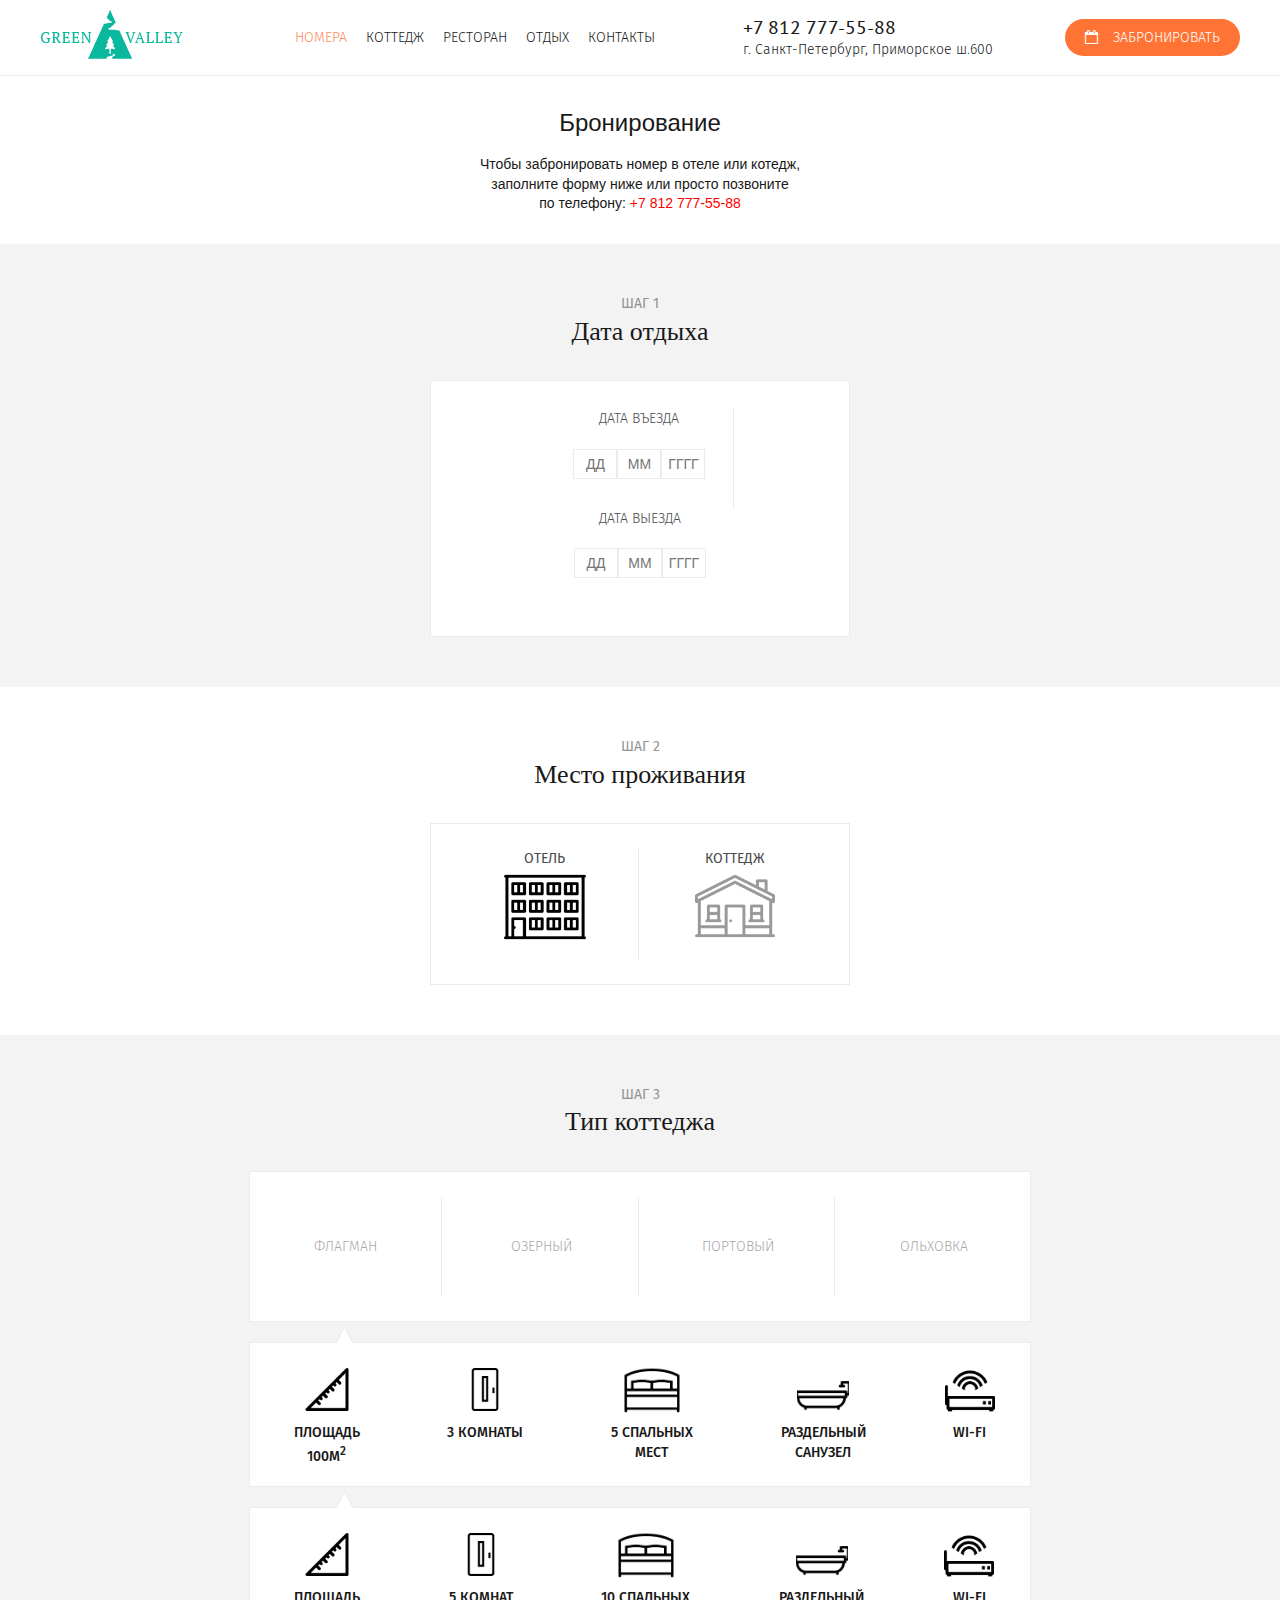
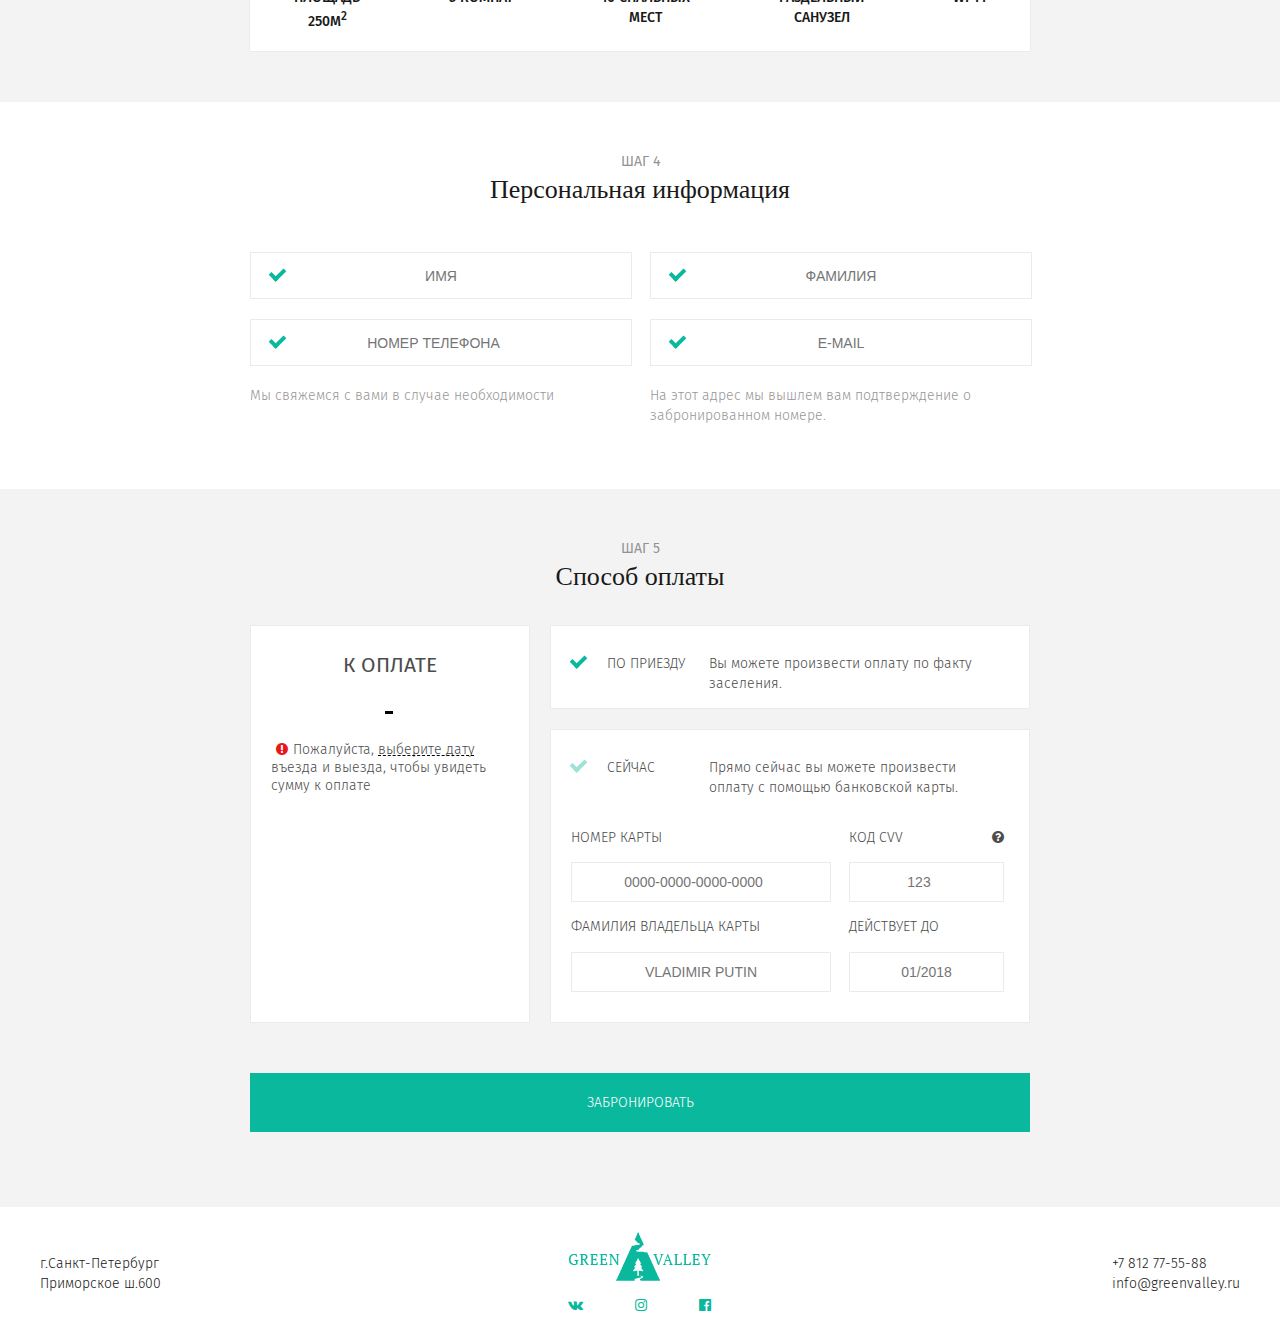
==== commit e2761aca: "e" ====
--- a/form.html
+++ b/form.html
@@ -2,8 +2,9 @@
 <html lang="ru">
 <head>
   <meta charset="UTF-8">
-  <title>P</title>
+  <title>Document</title>
   <link rel="stylesheet" href="css/style.css">
+  <!-- <link rel="stylesheet" href="less/grid.less"> -->
   <link rel="stylesheet" href="font-awesome-4.6.3/css/font-awesome.min.css">
   <link href='https://fonts.googleapis.com/css?family=Fira+Sans:400,500,700' rel='stylesheet' type='text/css'>
   <link href='https://fonts.googleapis.com/css?family=PT+Sans+Caption:700' rel='stylesheet' type='text/css'> 
@@ -14,11 +15,11 @@
         <a href="index.html" class="main-logo"><img src="img/icons/main-logo.png" alt="Main Logo"></a>
         <nav class="main-nav">
           <ul class="main-nav__list">
-            <li class="main-nav__item"><a class="main-nav__link active-link" href="#">номера</a></li>
-            <li class="main-nav__item"><a class="main-nav__link" href="#">коттедж</a></li>
+            <li class="main-nav__item"><a class="main-nav__link active-link" href="room-list.html">номера</a></li>
+            <li class="main-nav__item"><a class="main-nav__link" href="single-room.html">коттедж</a></li>
             <li class="main-nav__item"><a class="main-nav__link" href="#">ресторан</a></li>
             <li class="main-nav__item"><a class="main-nav__link" href="#">отдых</a></li>
-            <li class="main-nav__item"><a class="main-nav__link" href="#">контакты</a></li>
+            <li class="main-nav__item"><a class="main-nav__link" href="#contacts">контакты</a></li>
           </ul>
           <div class="main-nav__toggler"><span></span></div>
         </nav>
@@ -79,32 +80,32 @@
         <h2 class="step-block__title--block-name">Тип коттеджа</h2>
         <ul class="cottage-type">
           <li class="cottage-type__item">
-             <label for="flagman">
+             <label class="cottage__choise" for="flagman">
               <input type="radio" name="place-description" id="flagman">
                 <span class="cottage-type__item-title">Флагман</span>
              </label>
           </li>
           <li class="cottage-type__item">
-             <label for="ozerny">
+             <label class="cottage__choise" for="ozerny">
               <input type="radio" name="place-description" id="ozerny">
                 <span class="cottage-type__item-title">Озерный</span>
              </label>
           </li>
           <li class="cottage-type__item">
-             <label for="port">
+             <label class="cottage__choise" for="port">
               <input type="radio" name="place-description" id="port">
                 <span class="cottage-type__item-title">Портовый</span>
              </label>
           </li>
           <li class="cottage-type__item">
-             <label for="olhovka">
+             <label class="cottage__choise" for="olhovka">
               <input type="radio" name="place-description" id="olhovka">
                 <span class="cottage-type__item-title">Ольховка</span>
              </label>
           </li>
         </ul>
       </div>
-      <div class="house-decs">
+      <div class="house-decs" id="house-desc__flagman">
         <ul class="house-desc__list">
           <li class="house-desc__list-item"><span>площадь<br>100м<sup>2</sup></span></li>
           <li class="house-desc__list-item"><span>3 комнаты</span></li>
@@ -113,7 +114,7 @@
           <li class="house-desc__list-item"><span>wi-fi</span></li>
         </ul>
       </div>
-<!--       <div class="house-decs">
+      <div class="house-decs" id="house-desc__ozerny">
         <ul class="house-desc__list">
           <li class="house-desc__list-item"><span>площадь<br>250м<sup>2</sup></span></li>
           <li class="house-desc__list-item"><span>5 комнат</span></li>
@@ -121,7 +122,7 @@
           <li class="house-desc__list-item"><span>раздельный<br>санузел</span></li>
           <li class="house-desc__list-item"><span>wi-fi</span></li>
         </ul>
-      </div> -->
+      </div>
     </section>
     <section class="step-block">
       <div class="step-block__wrapper">
@@ -191,20 +192,20 @@
     </section>
   </form>
 
-   <footer class="page-footer">
-    <div class="footer__inner">
-     <div class="footer__address">г.Санкт-Петербург<br>Приморское ш.600</div>
-     <div class="footer__logo-block">
+    <footer class="page-footer">
+      <div class="footer__inner">
+       <div class="footer__address">г.Санкт-Петербург<br>Приморское ш.600</div>
+       <div class="footer__logo-block" id="contacts">
          <a href="index.html" class="main-logo"><img src="img/icons/main-logo.png" alt="Логотип"></a>
          <ul class="social-icons">
-           <li class="social-icons__item"><a target="_blank" href="http://www.vk.com"><i class="fa fa-green fa-vk"></i></a></li>
-           <li class="social-icons__item"><a target="_blank" href="http://www.instagram.com"><i class="fa fa-green fa-instagram"></i></a></li>
-           <li class="social-icons__item"><a target="_blank" href="http://www.facebook.com"><i class="fa fa-green fa-facebook-official"></i></a></li>
+           <li class="social-icons__item"><a href=""><i class="fa fa-green fa-vk"></i></a></li>
+           <li class="social-icons__item"><a href=""><i class="fa fa-green fa-instagram"></i></a></li>
+           <li class="social-icons__item"><a href=""><i class="fa fa-green fa-facebook-official"></i></a></li>
          </ul>
-      </div>
+       </div>
      <div class="footer__contacts"><a href="tel:+7812775588">+7 812 77-55-88</a><br><a href="mailto:info@greenvalley.ru">info@greenvalley.ru</a></div>
     </div>
    </footer>
-
+ <script src="js/script.js"></script>
 </body>
 </html> --- a/css/style.css
+++ b/css/style.css
@@ -113,10 +113,6 @@
 	margin-bottom: 80px;
 }
 
-.no-list-style{
-	list-style-type: none;
-} 
-
 .relax__tab-link{
 	font-family: 'Fira Sans', Helvetica, Arial;
 	font-size: 14px;
@@ -125,9 +121,19 @@
 	text-decoration: none;
 	text-transform: uppercase;
 	position: relative;
-}
-
-.relax__tab-link:hover:after{
+	margin-right: 15px;
+	margin-left: 15px;
+}
+
+.relax__tab-link:focus{
+	color: #ff7435;
+}
+
+.relax__tab-link:hover{
+	color: #ff7435;
+}
+
+.relax__tab-link:focus:after{
 	content: '';
 	position: absolute;
     height: 2px;
@@ -139,14 +145,8 @@
 	margin: auto;
 }
 
-.relax__tab-link:hover{
-	color: #ff7435;
-}
-
-.relax__tab-link--active{
-	color: #ff7435;
-	margin-right: 35px;
-}
+
+
 
 .relax__slider-options{
 	width: 1200px;
@@ -256,7 +256,7 @@
 	font-size: 30px;
 	color: #ffffff;
 	padding-top: 55px;
-	margin-bottom: 50px;
+	font-weight: 300;
 }
 
 .feedback-item{
@@ -264,7 +264,7 @@
 	background-color: #fff;
 	font-size: 16px;
 	padding: 0px 30px;
-	margin: 0px 10px 55px 10px;
+	margin: 40px 10px 55px 10px;
 }
 .feedback-item__author-avatar{
 	width: 78px;
@@ -305,6 +305,7 @@
 	text-transform: uppercase;
 	display: inline-block;
 	margin-bottom: 50px;
+	outline: none;
 }
 
 .offers{
@@ -356,13 +357,6 @@
 	margin: 0;
 }
 
-// .offers__slider-pagination{
-// 	text-align: center;
-// 	padding-left: 0;
-// 	margin-top: 10px;
-// 	font-size: 0;
-// }
-
 .offers__slider-pagination-dot{
 	text-align: center;
 	list-style-type: none;
@@ -373,10 +367,9 @@
 	display: inline-block;
 	margin: 10px;
 	margin-top: 20px;
-	// cursor: pointer;
-}
-
-.dot-active{
+}
+
+.offers__slider-pagination-dot:focus{
 	background-color: #ff7435;
 }
 
@@ -432,17 +425,11 @@
     transform: translate(-50%);
 }
 
-.transport__title:before:nth-child(2){
-	content: '';
-    display: inline-block;
-    width: 50px;
-    height: 29px;
+.transport__item:nth-child(2)
+.transport__title:before{
+	width: 60px;
+	top:0px;
     background-image: url(../img/icons/electro.png);
-    background-repeat: no-repeat;
-    position: absolute;
-    top: -2px;
-    left: 50%;
-    transform: translate(-50%);
 }
 
 .transport__item{
@@ -485,7 +472,6 @@
 	display: flex;
 	flex-wrap:wrap;
 	justify-content:center;
-	// margin-top: 35px;
 }
 
 .accommodation__item{
@@ -605,6 +591,10 @@
 .room-description__feature{
 	font-family: 'Fira Sans';
 	font-size: 16px;
+}
+
+.room-description__feature b{
+	color: #FF7435;
 }
 
 .room-description__list-of-features, 
@@ -682,7 +672,6 @@
 }
 
 .categories-list{
-	// max-width: 1200px;
 	margin: auto;
 	text-align: center;
 }
@@ -706,7 +695,6 @@
 .categories-list__item-desc{
 	width: 600px;
 	background-color: #fafafa;
-	// margin-right: 10px;
 	font-size: 0;
 	float: left;
 	display: inline-block;
@@ -790,7 +778,7 @@
   background-color: #f3f3f3;
 }
 
-/*--------------------------*/
+/*---------FORM----------*/
 
 .step-block{
 	margin: auto;
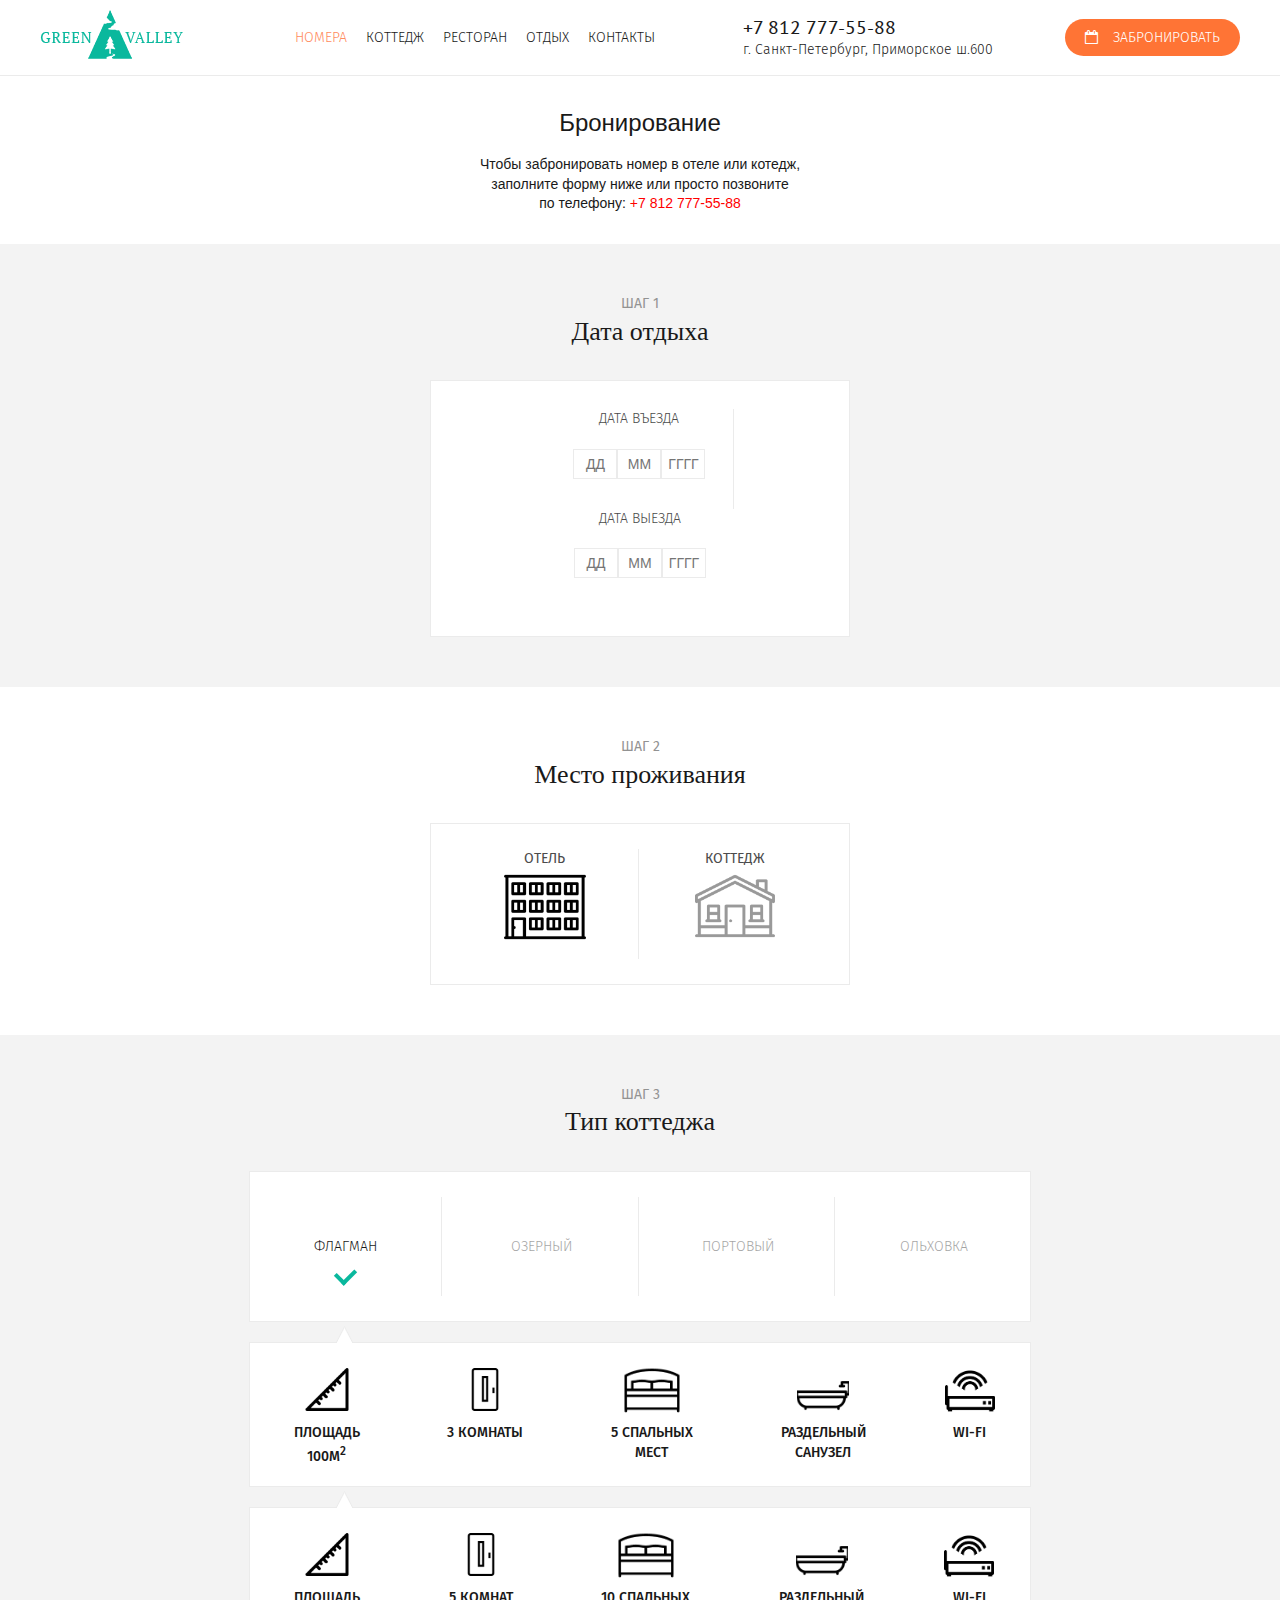
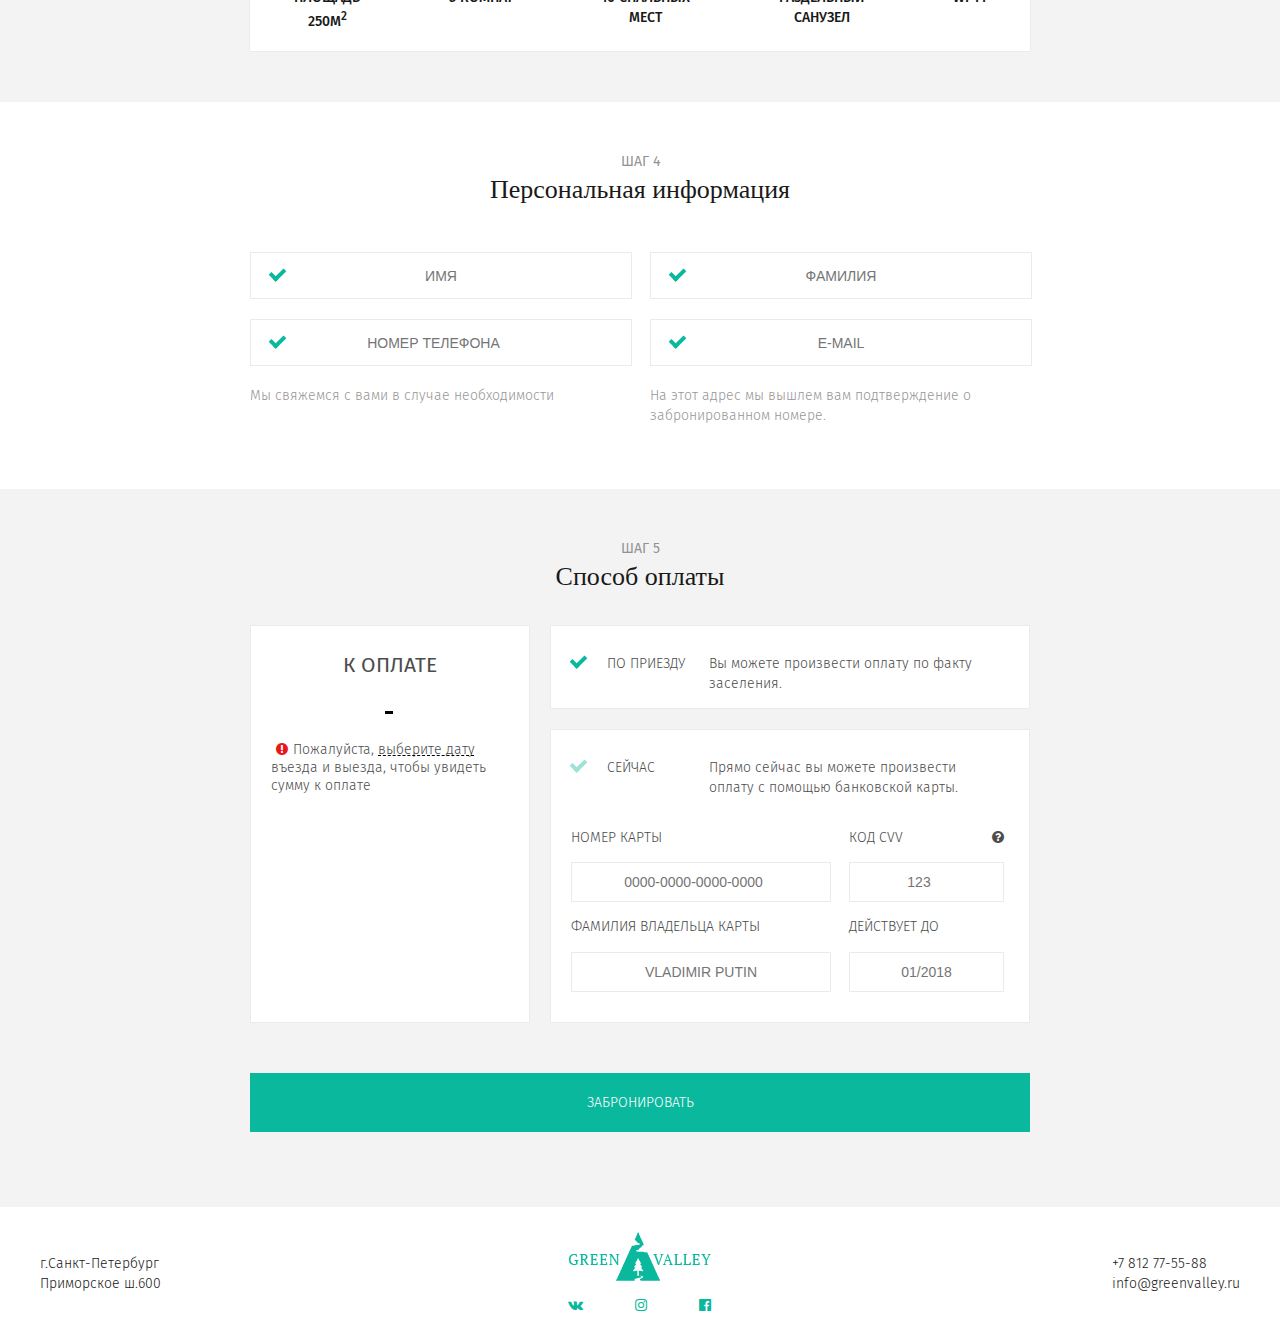
==== commit 802e0f09: "page form with jquery" ====
--- a/form.html
+++ b/form.html
@@ -206,6 +206,7 @@
      <div class="footer__contacts"><a href="tel:+7812775588">+7 812 77-55-88</a><br><a href="mailto:info@greenvalley.ru">info@greenvalley.ru</a></div>
     </div>
    </footer>
- <script src="js/script.js"></script>
+    <script src="js/jquery-3.0.0.min.js"></script>
+    <script src="js/cottage-type.js"></script>
 </body>
 </html> 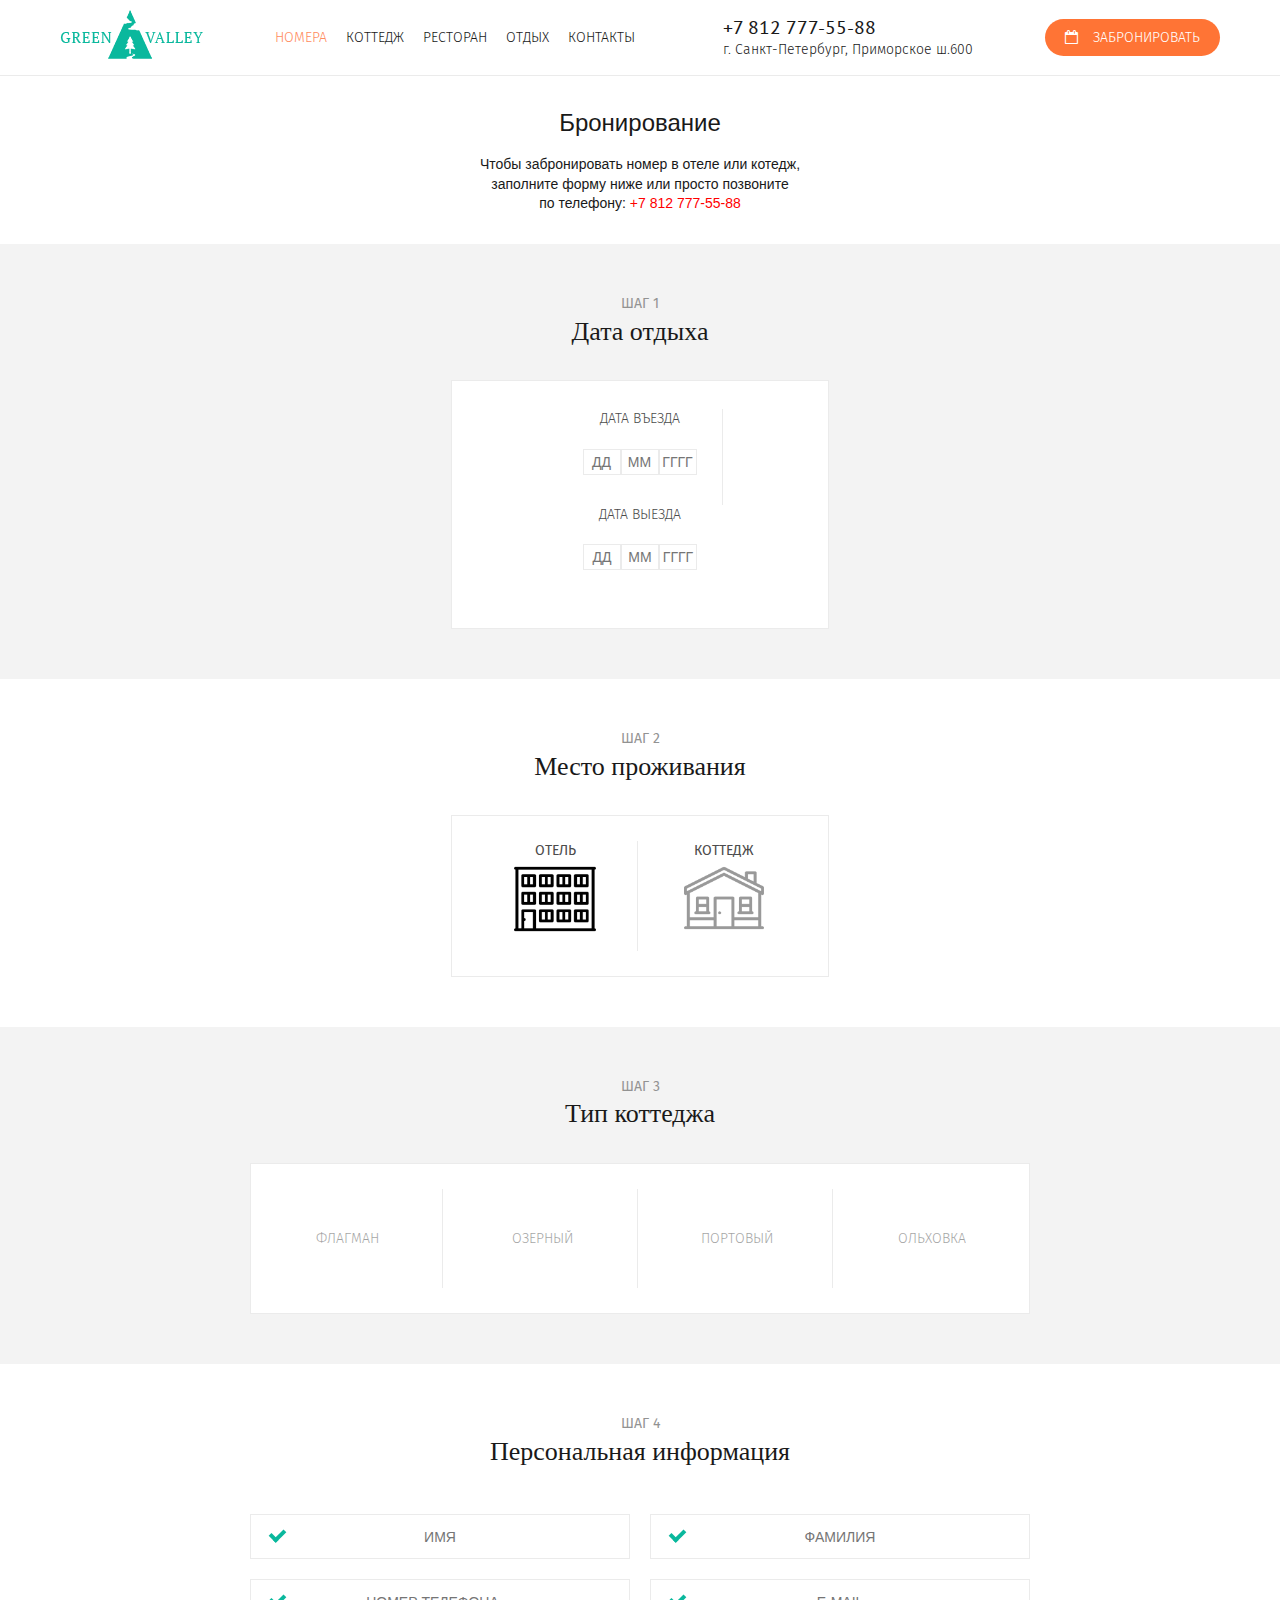
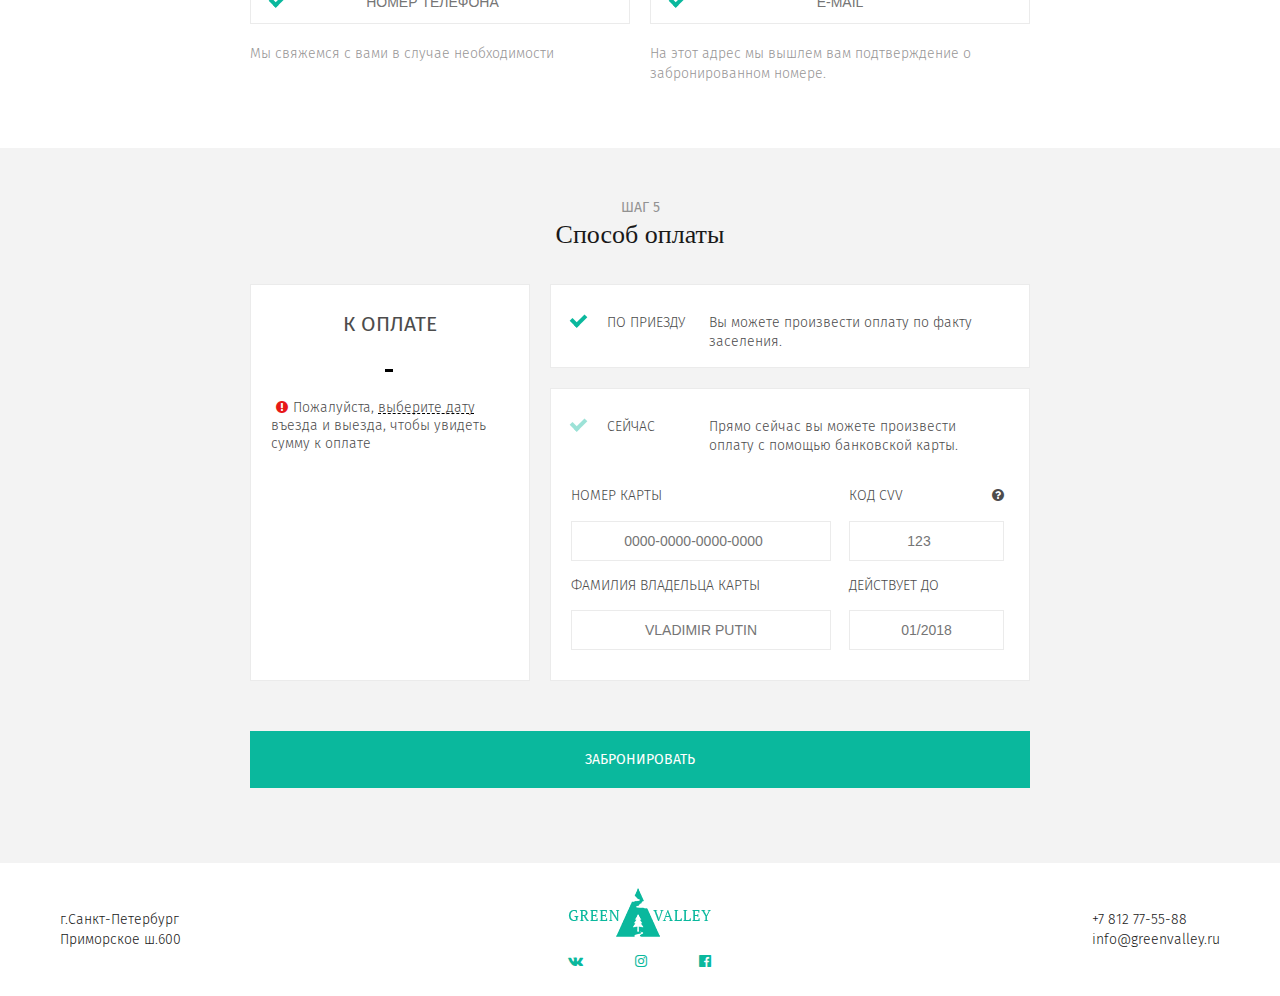
==== commit 096429d2: "greenvalley fully added" ====
--- a/form.html
+++ b/form.html
@@ -74,6 +74,7 @@
         </ul>
       </div>  
     </section>
+
     <section class="step-block bg--grey">
       <div class="step-block__wrapper">
         <h1 class="step-block__title--step-num">шаг 3</h1>
@@ -119,11 +120,30 @@
           <li class="house-desc__list-item"><span>площадь<br>250м<sup>2</sup></span></li>
           <li class="house-desc__list-item"><span>5 комнат</span></li>
           <li class="house-desc__list-item"><span>10 спальных<br>мест</span></li>
+          <li class="house-desc__list-item"><span>2 раздельных<br>санузла</span></li>
+          <li class="house-desc__list-item"><span>wi-fi</span></li>
+        </ul>
+      </div>
+      <div class="house-decs" id="house-desc__port">
+        <ul class="house-desc__list">
+          <li class="house-desc__list-item"><span>площадь<br>50м<sup>2</sup></span></li>
+          <li class="house-desc__list-item"><span>50 комнат</span></li>
+          <li class="house-desc__list-item"><span>3 спальных<br>места</span></li>
+          <li class="house-desc__list-item"><span>совмещенный<br>санузел</span></li>
+          <li class="house-desc__list-item"><span>wi-fi</span></li>
+        </ul>
+      </div>
+      <div class="house-decs" id="house-desc__olhovka">
+        <ul class="house-desc__list">
+          <li class="house-desc__list-item"><span>площадь<br>150м<sup>2</sup></span></li>
+          <li class="house-desc__list-item"><span>4 комнаты</span></li>
+          <li class="house-desc__list-item"><span>5 спальных<br>мест</span></li>
           <li class="house-desc__list-item"><span>раздельный<br>санузел</span></li>
           <li class="house-desc__list-item"><span>wi-fi</span></li>
         </ul>
       </div>
     </section>
+
     <section class="step-block">
       <div class="step-block__wrapper">
         <h1 class="step-block__title--step-num">шаг 4</h1>
@@ -187,7 +207,7 @@
             
           </div>
         </div>
-        <a class="order-button" href="">забронировать</a>
+        <button class="order-button" type="submit">забронировать</button>
       </div>  
     </section>
   </form>
--- a/css/style.css
+++ b/css/style.css
@@ -1,7 +1,12 @@
+*{
+	box-sizing: border-box;
+}
 li{
 	list-style-type: none;
 }
-
+ul{
+	padding-left: 0;
+}
 body {
     margin: 0;
     padding: 0;
@@ -23,9 +28,8 @@
     flex-wrap: wrap;
     justify-content: space-between;
     align-items: center;
-    padding-left: 20px;
-    padding-right: 20px;
-    width: 1200px;
+	padding: 0 10px;
+    width: 1180px;
 }
 
 .main-logo{
@@ -80,7 +84,8 @@
 }
 
 .relax__slider-images-item{
-	width: 1200px;
+	width: 1180px;
+	padding: 0 10px;
 	margin: 0 auto;
 }
 
@@ -104,12 +109,11 @@
 }
 
 .relax__tabs{
-	width: 1200px;
-	margin: 0 auto;
+	width: 1180px;
+	margin: auto;
 	display: flex;
 	justify-content:center;
-	padding-top: 40px;
-	padding-left: 0;
+	padding: 40px 10px 0 10px;
 	margin-bottom: 80px;
 }
 
@@ -149,8 +153,9 @@
 
 
 .relax__slider-options{
-	width: 1200px;
-	margin: 0 auto;
+	width: 1180px;
+	padding: 0 10px;
+	margin: auto;
 	text-align: center;
 }
 
@@ -167,9 +172,10 @@
 }
 
 .relax__slider-options-item{
-	width: 1200px;
+	width: 1180px;
+	padding: 0 10px;
 	min-height: 400px;
-	margin: 0 auto;
+	margin: auto;
 	background-image: url(../img/bg/healthy-rest__bg.png);
 	background-repeat: no-repeat;
 	background-position: center -20px;
@@ -177,10 +183,9 @@
 
 .relax__slider-options-list{
 	width: 780px;
-	margin: 0 auto;
+	margin: auto;
 	display: flex;
 	justify-content:space-between;
-	padding-left: 0;
 }
 
 .relax__slider-options-list-container{
@@ -217,8 +222,9 @@
 }
 
 .gallery{
-	width: 1200px;
-	margin: 0 auto;
+	width: 1180px;
+	padding: 0 10px;
+	margin: auto;
 }
 
 .feedback-slide-btn{
@@ -314,7 +320,8 @@
 
 .offers__slider-wrapper{
 	margin: auto;
-	width: 1200px;
+	width: 1180px;
+	padding: 0 10px;
 }
 
 .offers__title{
@@ -374,7 +381,8 @@
 }
 
 .pass{
-	width: 1200px;
+	width: 1180px;
+	padding: 0 10px;
 	margin: auto;
 	text-align: center;
 }
@@ -388,14 +396,15 @@
 }
 /*-----Pass block-------*/
 .transport{
-	width: 1200px;
+	width: 1180px;
+	padding: 0 10px;
 	margin:auto;
 	margin-top: 50px;
 	margin-bottom: 70px;
 }
 
 .transport__list{
-	margin:0 auto;
+	margin: auto;
 	display: flex;
 	justify-content:center;
 	padding-left: 0;
@@ -525,7 +534,8 @@
 }
 
 .footer__inner{
-	max-width: 1200px;
+	max-width: 1180px;
+	padding: 0 10px;
 	margin: auto;
 	display:flex;
 	justify-content:space-between;
@@ -561,7 +571,8 @@
 /*----Single room---------------*/
 
 .about-room{
-	width: 1200px;
+	width: 1180px;
+	padding: 0 10px;
 	margin: auto;
 	margin-bottom: 50px;
 }
@@ -653,7 +664,7 @@
 	text-align: center;	
 	color: #fff;
 	padding-top: 50px;
-
+	margin-bottom: 50px;
 }
 
 .numbers-promo-block__title{
@@ -671,49 +682,75 @@
 	font-weight: 300;
 }
 
-.categories-list{
-	margin: auto;
-	text-align: center;
-}
-
-.categories-list__title{
+.categories{
+	margin: auto;
+	text-align: center;
+}
+
+.categories__inner{
+	max-width: 1180px;
+	padding: 0 10px;
+	margin: auto;
+}
+
+.categories__list{
+	width: 100%;
+	display: block;
+}
+
+.categories__item{
+	width: 100%;
+	border: 1px solid #ebebeb;
+    background-color: #fafafa;
+    min-height: 300px;
+    margin-bottom: 38px;
+    overflow: hidden;
+    text-align: left;
+    position: relative;
+}
+
+.categories__title{
 	font-family: 'PT Serif caption';
 	font-size: 30px;
 	font-weight: normal;
-}
-
-.categories-list__item{
-	max-width: 1200px;
-	min-height: 310px;
-	margin: auto;
 	margin-bottom: 40px;
-	border:1px solid #ebebeb;
-	background-color: #fafafa;
-	overflow: hidden;
-}
-
-.categories-list__item-desc{
+}
+
+.categories__item-img{
+	max-width: 600px;
+	display: inline-block;
+	height: 100%;
+	top: 0;
+	right: 0;
+	position: absolute;
+}
+
+.categories__item-img img{
+	width: 100%;
+}	
+
+.categories__item-desc{
+	max-width: 600px;
+	text-align: left;
+	display: inline-block;
+}
+
+.price-info{
 	width: 600px;
-	background-color: #fafafa;
-	font-size: 0;
-	float: left;
-	display: inline-block;
-}
-
-.categories-list__item-desc-text{
-	text-align: left;
-	padding-left: 110px;
-	margin-top: 33px;
-	margin-bottom: 0;
-	font-size: 14px;
-}
-
-.categories-list__item-order{
-	text-align: left;
-	padding-left: 110px;
-	padding-bottom: 62px;
-	padding-top: 40px;
-	font-size: 14px;
+	display: inline-block;
+	text-align: center;
+	margin-bottom: 25px;
+}
+
+.categories__item-desc-text{
+	display: block;
+	padding: 0px 100px;
+	margin-bottom: 38px;
+}
+
+.categories__item-order{
+	font-size: 14px;
+	padding: 0px 100px;
 }
 
 .more-btn{
@@ -734,25 +771,13 @@
 	right: 0;
 }
 
-.categories-list__item-image{
-	max-width: 600px;
-	height: 310px;
-	overflow: hidden;
-	display: inline-block;
-	font-size: 0;
-	float: right;
-}
-
-.categories-list__item-image img{
-	width: 104%;
-	background-size: cover;
-}
 
 /*-----------FORM-------------*/
 
 
 .container{
-	max-width: 1200px;
+	width: 1180px;
+	padding: 0 10px;
 	margin: auto;
 	text-align: center;
 }
@@ -777,8 +802,6 @@
 .bg--grey{
   background-color: #f3f3f3;
 }
-
-/*---------FORM----------*/
 
 .step-block{
 	margin: auto;
@@ -983,6 +1006,8 @@
 	position: relative;
 }
 
+
+
 .house-desc__list:before{
 	content: '';
 	position: absolute;
@@ -993,6 +1018,28 @@
 	left: 85px;
 	background-repeat: no-repeat;
 }
+
+.house-decs:nth-child(3)
+.house-desc__list:before{
+	background-image: url(../img/bg/Triangle.png);
+	left: 280px;
+}
+
+.house-decs:nth-child(4)
+.house-desc__list:before{
+	background-image: url(../img/bg/Triangle.png);
+	left: 475px;
+}
+
+.house-decs:nth-child(5)
+.house-desc__list:before{
+	background-image: url(../img/bg/Triangle.png);
+	left: 670px;
+}
+
+
+
+
 
 .house-desc__list-item{
 	display: inline-block;
@@ -1310,7 +1357,7 @@
 
 .order-button{
 	margin: auto;
-	max-width: 780px;
+	width: 780px;
 	text-transform: uppercase;
 	color: #fff;
 	text-decoration: none;
@@ -1319,13 +1366,18 @@
 	background-color: #0ab89d;
 	margin-top: 50px;
 	margin-bottom: 25px;
-	
-}
-
-
-
-
-
-
-
-
+	border: none;
+	outline: none;
+	cursor: pointer;
+	text-transform: uppercase;	
+	font-family: 'Fira Sans';
+	font-size: 14px;
+}
+
+
+
+
+
+
+
+
